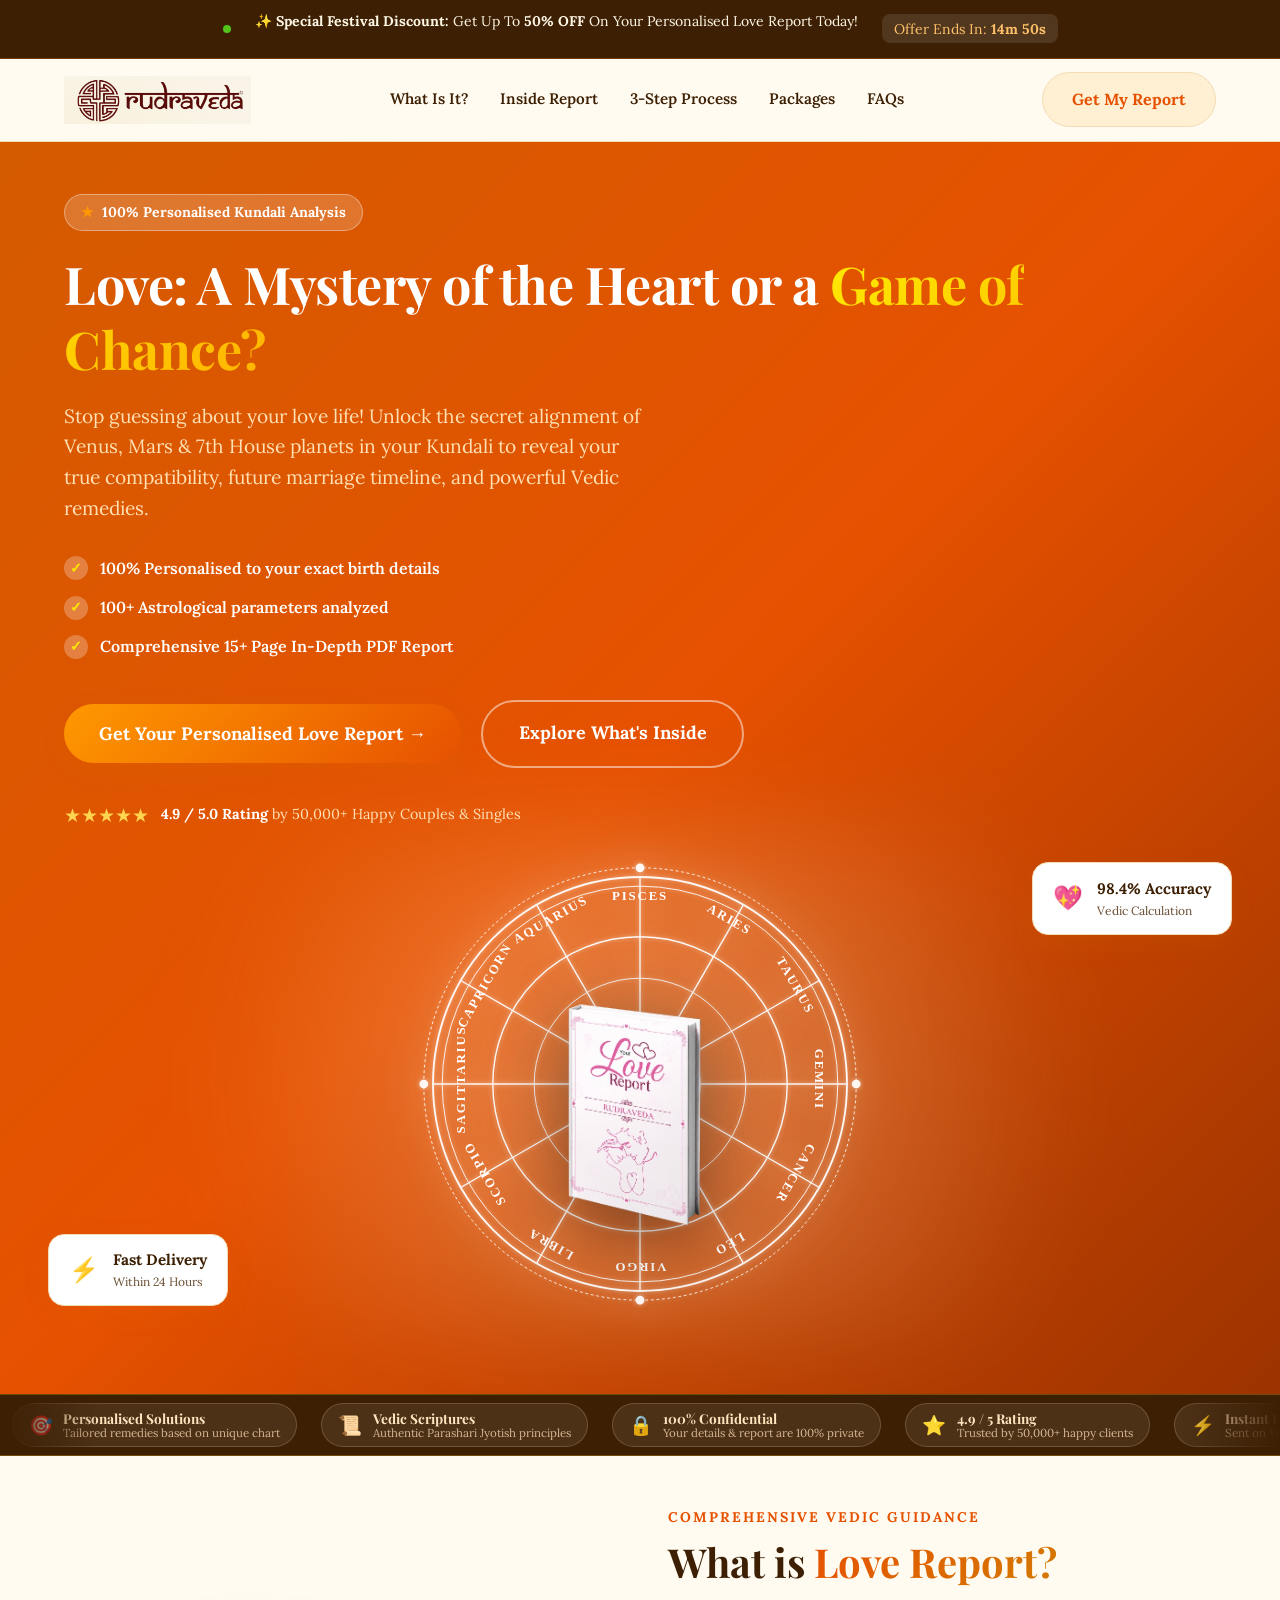
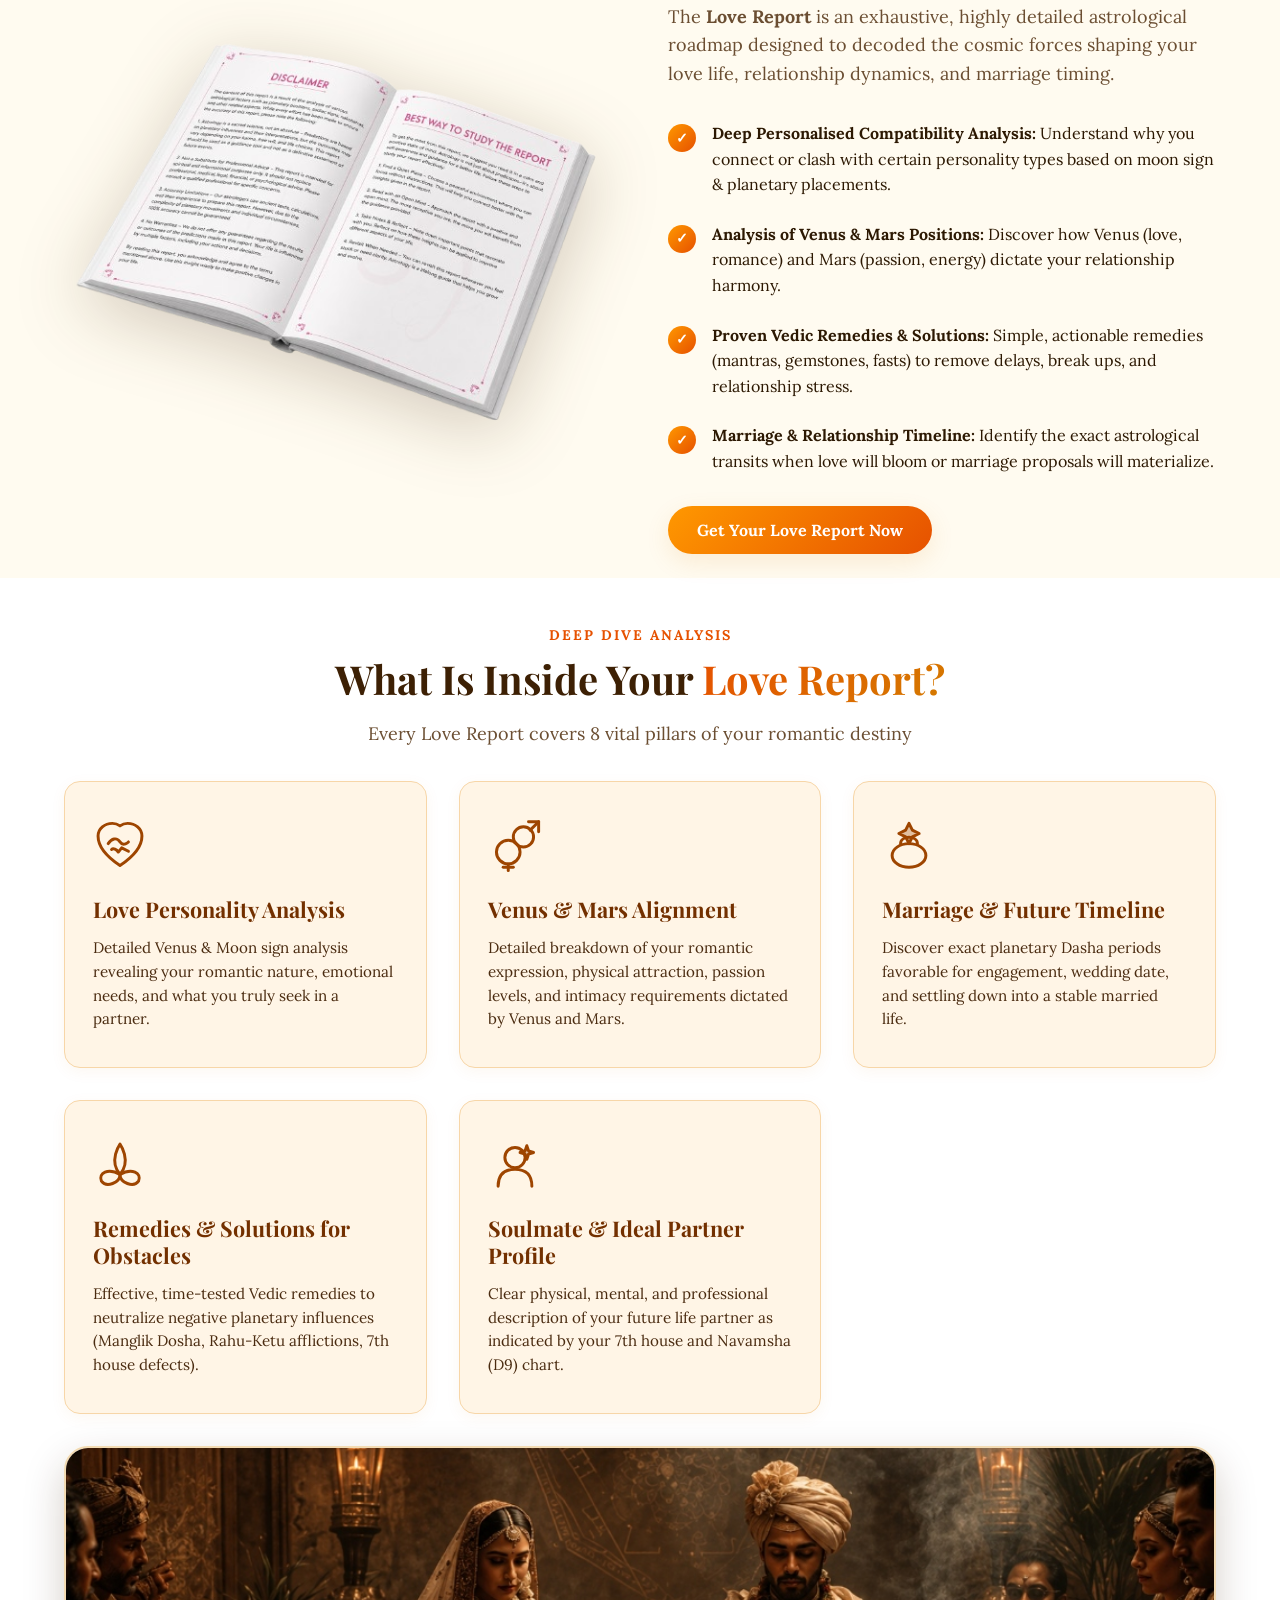
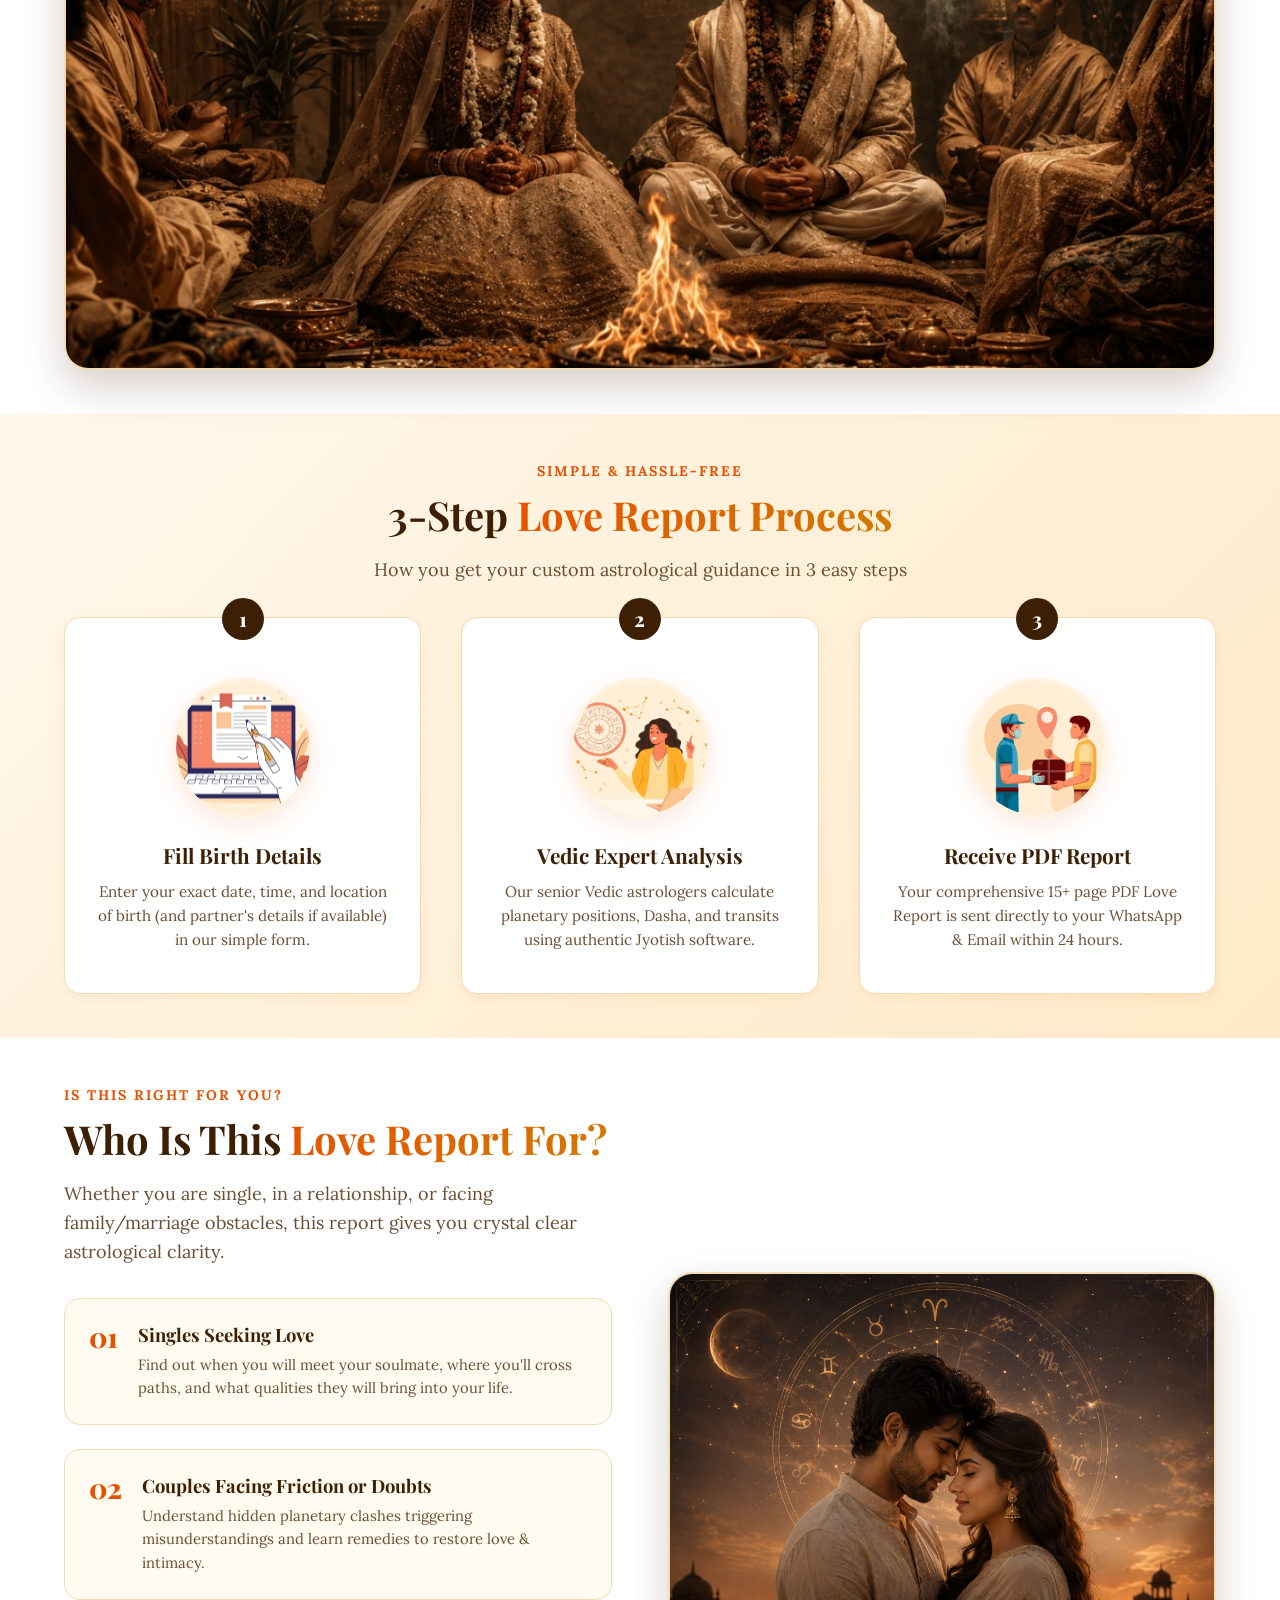
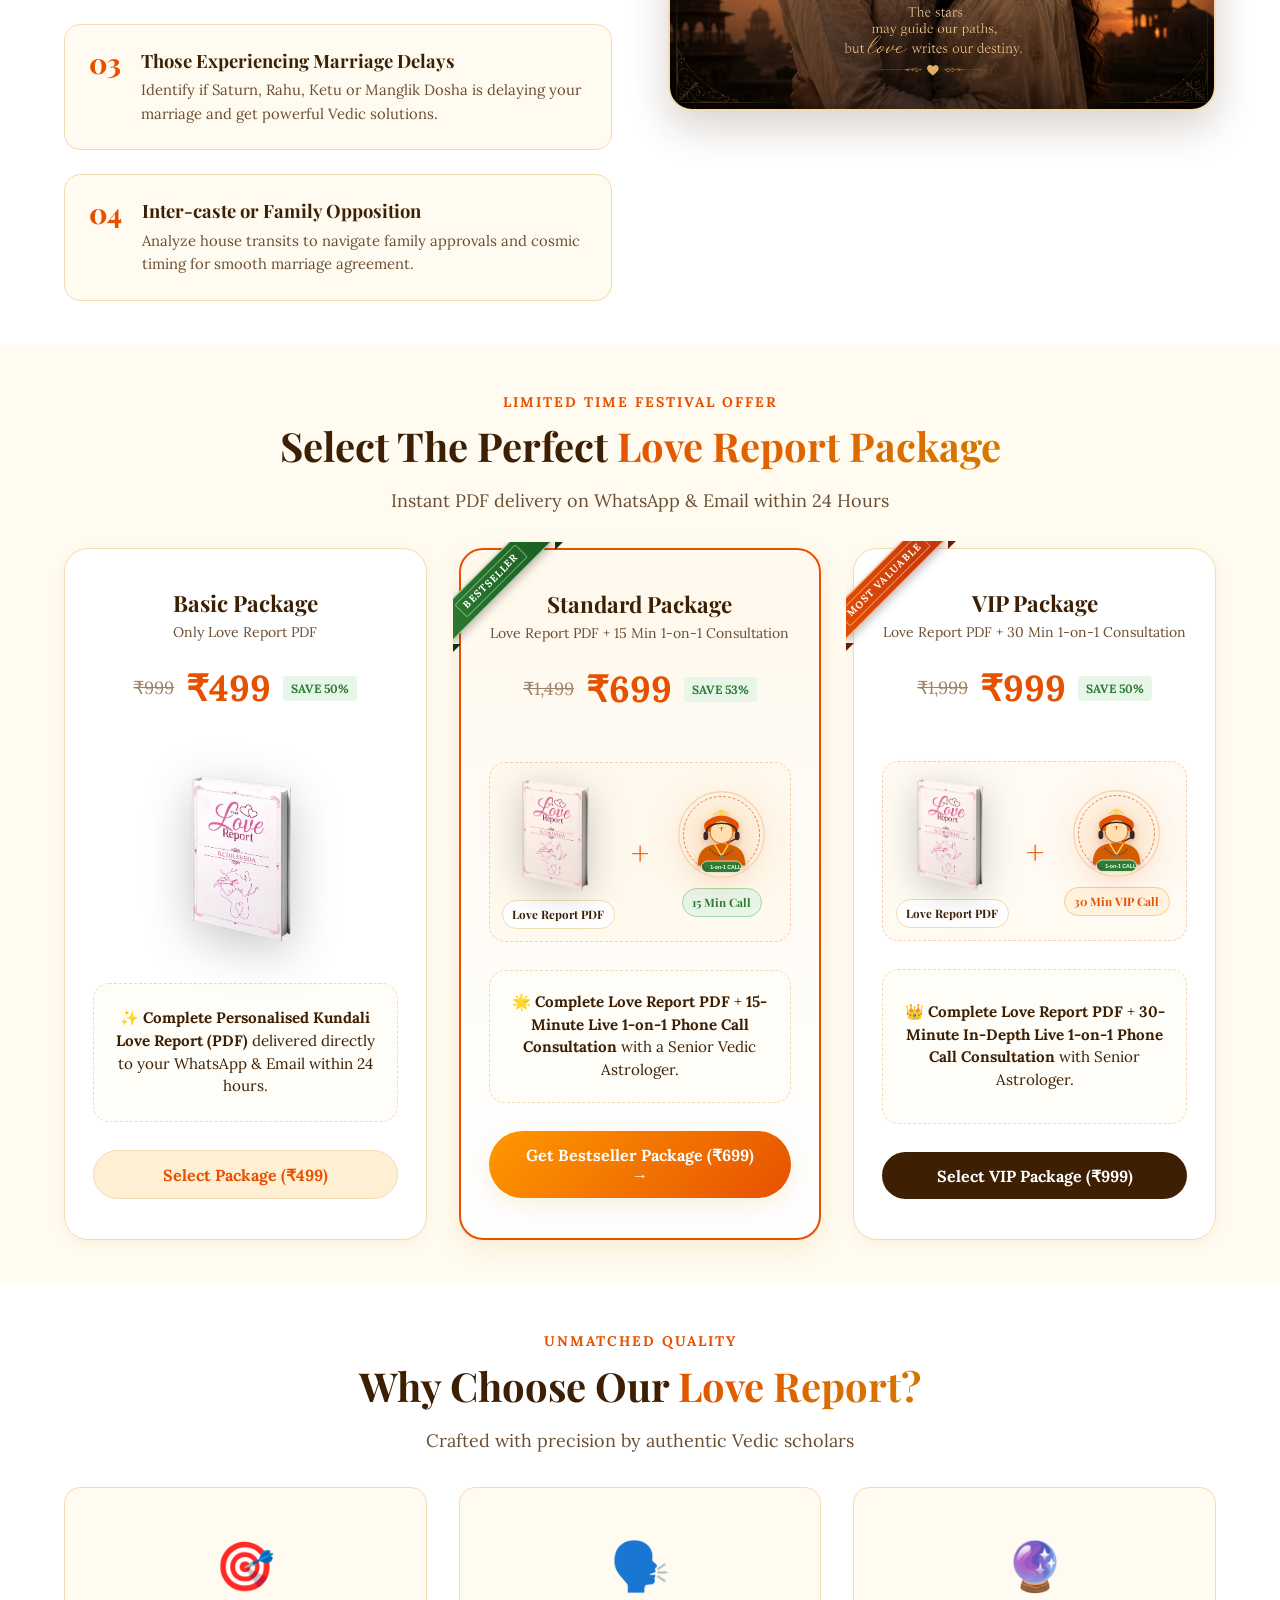
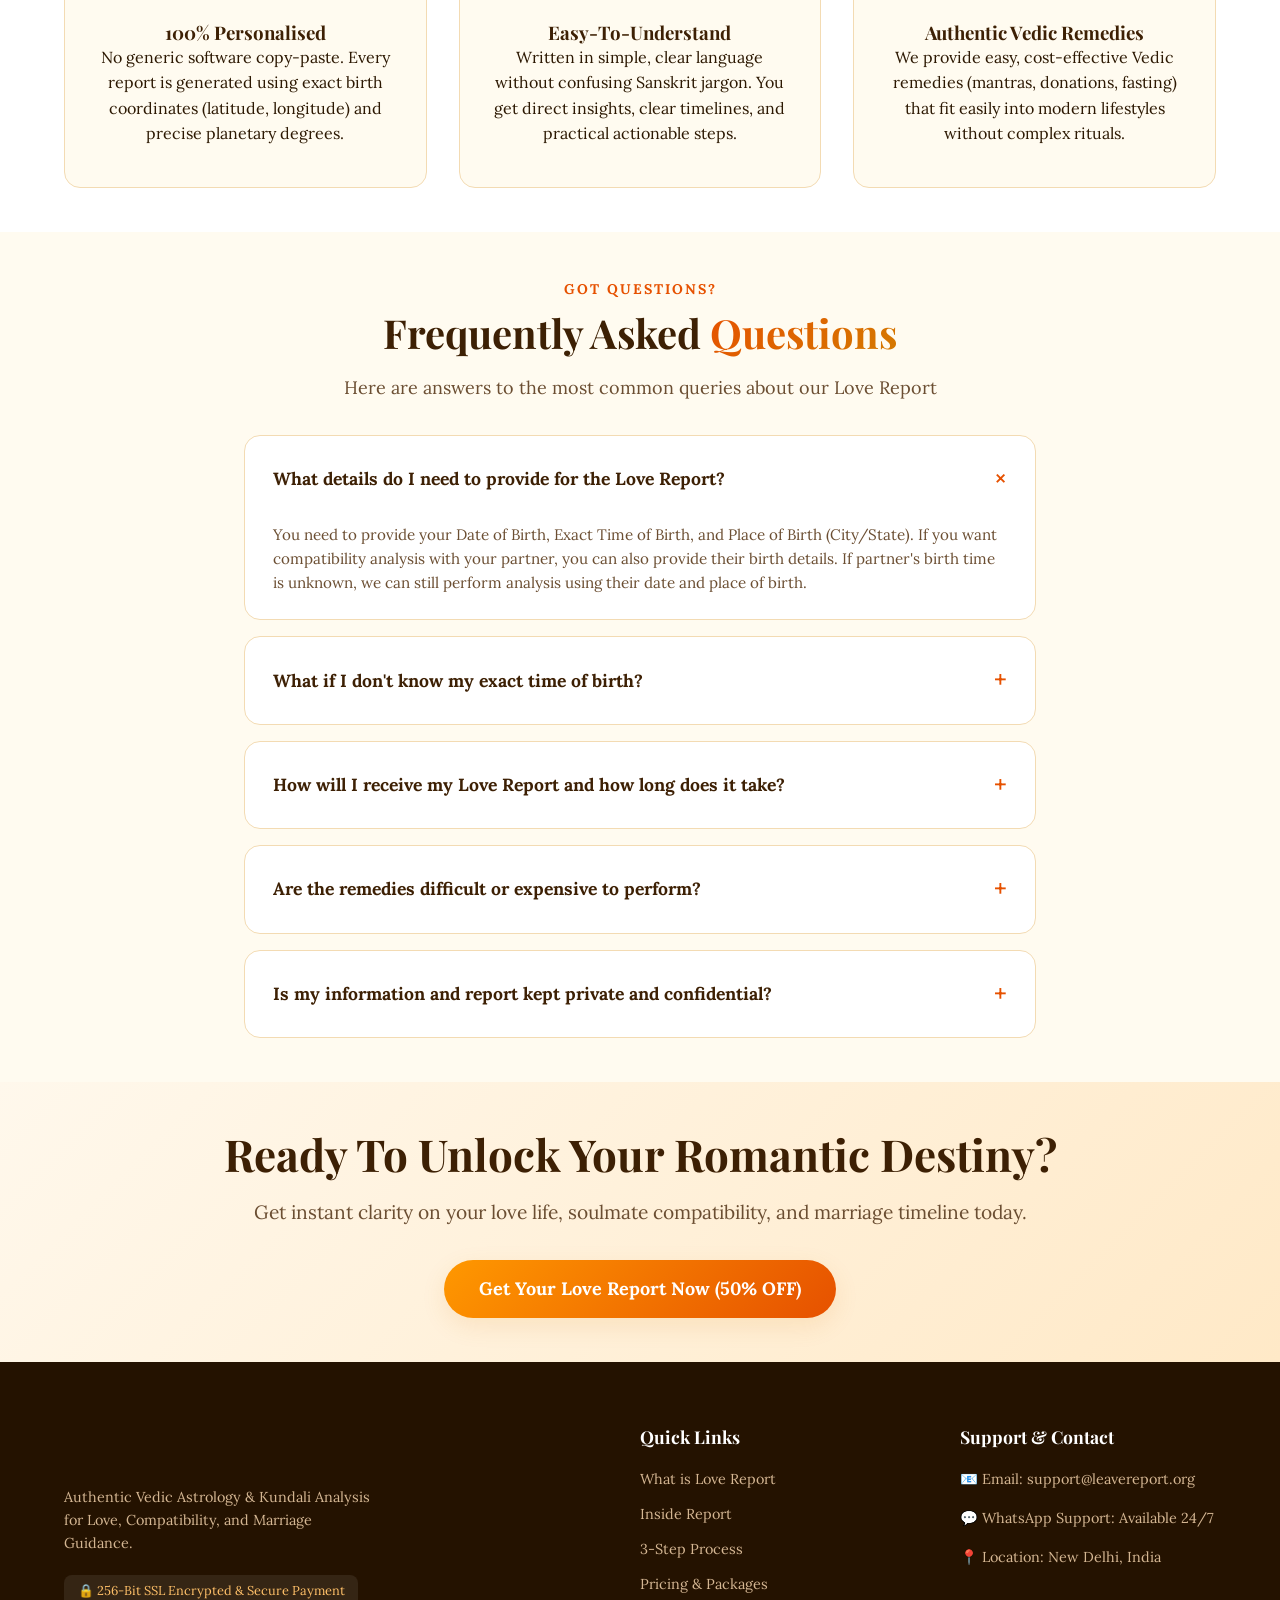
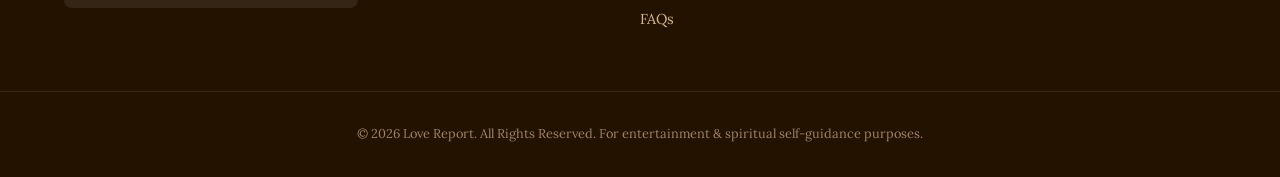
==== index.html @ 3ffa0733 "added" ====
<!DOCTYPE html>
<html lang="en">
<head>
  <meta charset="UTF-8">
  <meta name="viewport" content="width=device-width, initial-scale=1.0">
  <title>Love Report - Cosmic Love & Compatibility Analysis | Vedic Astrology</title>
  <meta name="description" content="Discover your cosmic compatibility, future relationship timelines, venus-mars placement, and authentic Vedic remedies with your personalized Love Report.">
  
  <!-- Google Fonts -->
  <link rel="preconnect" href="https://fonts.googleapis.com">
  <link rel="preconnect" href="https://fonts.gstatic.com" crossorigin>
  <link href="https://fonts.googleapis.com/css2?family=Playfair+Display:ital,wght@0,500;0,600;0,700;0,800;0,900;1,400;1,600&family=Lora:ital,wght@0,400;0,500;0,600;0,700;1,400;1,600&display=swap" rel="stylesheet">
  
  <!-- Stylesheet -->
  <link rel="stylesheet" href="styles.css">
</head>
<body>

  <!-- Top Announcement Bar -->
  <div class="announcement-bar">
    <div class="container announcement-content">
      <span class="pulse-dot"></span>
      <p>✨ <strong>Special Festival Discount:</strong> Get Up To <strong>50% OFF</strong> On Your Personalised Love Report Today!</p>
      <div class="countdown-timer" id="countdown">
        <span>Offer Ends In: </span>
        <strong id="timer-display">14m 52s</strong>
      </div>
    </div>
  </div>

  <!-- Header Navigation -->
  <header class="site-header" id="header">
    <div class="container header-container">
      <a href="#" class="brand-logo">
        <img src="assets/rudraveda-logo.png" alt="RUDRAVEDA Logo" class="site-rudraveda-logo">
      </a>

      <nav class="nav-links">
        <a href="#about">What Is It?</a>
        <a href="#inside">Inside Report</a>
        <a href="#process">3-Step Process</a>
        <a href="#packages">Packages</a>
        <a href="#faqs">FAQs</a>
      </nav>

      <div class="header-actions">
        <a href="#packages" class="btn btn-secondary nav-btn">Get My Report</a>
      </div>
    </div>
  </header>

  <!-- Hero Section -->
  <section class="hero-section">
    <div class="hero-bg-overlay"></div>
    <div class="container hero-grid">
      <div class="hero-content animate-on-scroll fade-in-up">
        <div class="badge-pill">
          <span class="star-icon">★</span> 100% Personalised Kundali Analysis
        </div>
        
        <h1 class="hero-title">
          Love: A Mystery of the Heart or a <span class="highlight-text">Game of Chance?</span>
        </h1>
        
        <p class="hero-description">
          Stop guessing about your love life! Unlock the secret alignment of Venus, Mars & 7th House planets in your Kundali to reveal your true compatibility, future marriage timeline, and powerful Vedic remedies.
        </p>

        <!-- Key Feature Highlights -->
        <div class="hero-highlights">
          <div class="highlight-item">
            <div class="check-icon">✓</div>
            <span>100% Personalised to your exact birth details</span>
          </div>
          <div class="highlight-item">
            <div class="check-icon">✓</div>
            <span>100+ Astrological parameters analyzed</span>
          </div>
          <div class="highlight-item">
            <div class="check-icon">✓</div>
            <span>Comprehensive 15+ Page In-Depth PDF Report</span>
          </div>
        </div>

        <!-- Call to Action Buttons -->
        <div class="hero-cta-group">
          <button class="btn btn-primary btn-glow btn-lg open-order-modal">
            <span>Get Your Personalised Love Report →</span>
          </button>
          <a href="#inside" class="btn btn-outline btn-lg">Explore What's Inside</a>
        </div>

        <!-- Trust Ratings -->
        <div class="trust-rating">
          <div class="stars">★★★★★</div>
          <div class="trust-text">
            <strong>4.9 / 5.0 Rating</strong> by 50,000+ Happy Couples & Singles
          </div>
        </div>
      </div>

      <!-- Hero Visual / Rotating Zodiac Wheel + Stationary Book Overlay -->
      <div class="hero-visual animate-on-scroll scale-in">
        <div class="zodiac-wheel-wrapper">
          <!-- Radial Backdrop Glow -->
          <div class="glow-backdrop"></div>
          
          <!-- Layer 1: Background Rotating Zodiac Wheel -->
          <div class="wheel-image-container">
            <img src="assets/zodiac-wheel.svg" alt="Vedic Zodiac Wheel" class="rotating-zodiac-wheel" id="zodiac-wheel-img">
          </div>

          <!-- Layer 2: Foreground Stationary 3D Book Mockup (Shifted Bottom) -->
          <div class="stationary-book-overlay">
            <img src="assets/love-report-book.png" alt="Your Love Report Book" class="hero-book-img" id="hero-book-img">
          </div>

          <!-- Floating Badges -->
          <div class="floating-badge badge-top-right">
            <span class="badge-icon">💖</span>
            <div class="badge-info">
              <strong>98.4% Accuracy</strong>
              <span>Vedic Calculation</span>
            </div>
          </div>

          <div class="floating-badge badge-bottom-left">
            <span class="badge-icon">⚡</span>
            <div class="badge-info">
              <strong>Fast Delivery</strong>
              <span>Within 24 Hours</span>
            </div>
          </div>
        </div>
      </div>
    </div>
  </section>

  <!-- Feature Strip Infinite Marquee -->
  <section class="feature-strip">
    <div class="marquee-wrapper">
      <div class="marquee-track">
        <!-- Item Set 1 -->
        <div class="strip-item">
          <div class="strip-icon">🎯</div>
          <div class="strip-text">
            <h4>Personalised Solutions</h4>
            <p>Tailored remedies based on unique chart</p>
          </div>
        </div>
        <div class="strip-item">
          <div class="strip-icon">📜</div>
          <div class="strip-text">
            <h4>Vedic Scriptures</h4>
            <p>Authentic Parashari Jyotish principles</p>
          </div>
        </div>
        <div class="strip-item">
          <div class="strip-icon">🔒</div>
          <div class="strip-text">
            <h4>100% Confidential</h4>
            <p>Your details & report are 100% private</p>
          </div>
        </div>
        <div class="strip-item">
          <div class="strip-icon">⭐</div>
          <div class="strip-text">
            <h4>4.9 / 5 Rating</h4>
            <p>Trusted by 50,000+ happy clients</p>
          </div>
        </div>
        <div class="strip-item">
          <div class="strip-icon">⚡</div>
          <div class="strip-text">
            <h4>Instant Delivery</h4>
            <p>Sent on WhatsApp & Email in 24 Hours</p>
          </div>
        </div>

        <!-- Item Set 2 (Duplicate for Continuous Loop) -->
        <div class="strip-item">
          <div class="strip-icon">🎯</div>
          <div class="strip-text">
            <h4>Personalised Solutions</h4>
            <p>Tailored remedies based on unique chart</p>
          </div>
        </div>
        <div class="strip-item">
          <div class="strip-icon">📜</div>
          <div class="strip-text">
            <h4>Vedic Scriptures</h4>
            <p>Authentic Parashari Jyotish principles</p>
          </div>
        </div>
        <div class="strip-item">
          <div class="strip-icon">🔒</div>
          <div class="strip-text">
            <h4>100% Confidential</h4>
            <p>Your details & report are 100% private</p>
          </div>
        </div>
        <div class="strip-item">
          <div class="strip-icon">⭐</div>
          <div class="strip-text">
            <h4>4.9 / 5 Rating</h4>
            <p>Trusted by 50,000+ happy clients</p>
          </div>
        </div>
        <div class="strip-item">
          <div class="strip-icon">⚡</div>
          <div class="strip-text">
            <h4>Instant Delivery</h4>
            <p>Sent on WhatsApp & Email in 24 Hours</p>
          </div>
        </div>
      </div>
    </div>
  </section>

  <!-- Section 2: What is Love Report? -->
  <section class="section-padding bg-cream" id="about">
    <div class="container">
      <div class="grid-2-col align-center">
        <!-- Visual Image for Report Spread -->
        <div class="about-image-wrapper animate-on-scroll slide-in-left">
          <img src="assets/report-spread.png" alt="Love Report Open Book Sample" class="about-spread-img">
        </div>

        <!-- Content -->
        <div class="about-content animate-on-scroll fade-in-up">
          <span class="section-subtitle">Comprehensive Vedic Guidance</span>
          <h2 class="section-title">What is <span class="highlight-text">Love Report?</span></h2>
          <p class="section-desc">
            The <strong>Love Report</strong> is an exhaustive, highly detailed astrological roadmap designed to decoded the cosmic forces shaping your love life, relationship dynamics, and marriage timing.
          </p>

          <ul class="check-list">
            <li>
              <div class="check-box">✓</div>
              <div>
                <strong>Deep Personalised Compatibility Analysis:</strong> Understand why you connect or clash with certain personality types based on moon sign & planetary placements.
              </div>
            </li>
            <li>
              <div class="check-box">✓</div>
              <div>
                <strong>Analysis of Venus & Mars Positions:</strong> Discover how Venus (love, romance) and Mars (passion, energy) dictate your relationship harmony.
              </div>
            </li>
            <li>
              <div class="check-box">✓</div>
              <div>
                <strong>Proven Vedic Remedies & Solutions:</strong> Simple, actionable remedies (mantras, gemstones, fasts) to remove delays, break ups, and relationship stress.
              </div>
            </li>
            <li>
              <div class="check-box">✓</div>
              <div>
                <strong>Marriage & Relationship Timeline:</strong> Identify the exact astrological transits when love will bloom or marriage proposals will materialize.
              </div>
            </li>
          </ul>

          <div class="about-cta">
            <button class="btn btn-primary open-order-modal">Get Your Love Report Now</button>
          </div>
        </div>
      </div>
    </div>
  </section>

  <!-- Section 3: What's Inside Your Love Report? -->
  <section class="section-padding bg-white" id="inside">
    <div class="container">
      <div class="section-header text-center animate-on-scroll fade-in-up">
        <span class="section-subtitle">Deep Dive Analysis</span>
        <h2 class="section-title">What Is Inside Your <span class="highlight-text">Love Report?</span></h2>
        <p class="section-desc">Every Love Report covers 8 vital pillars of your romantic destiny</p>
      </div>

      <div class="inside-grid">
        <!-- Card 1: Love Personality Analysis -->
        <div class="feature-card animate-on-scroll fade-in-up">
          <div class="card-icon-box">
            <svg viewBox="0 0 64 64" fill="none" stroke="#9E4500" stroke-width="3.5" stroke-linecap="round" stroke-linejoin="round" class="card-svg-icon">
              <path d="M 32 54 C 14 42 6 30 6 19 C 6 10 14 4 23 4 C 28 4 32 7 32 7 C 32 7 36 4 41 4 C 50 4 58 10 58 19 C 58 30 50 42 32 54 Z"/>
              <path d="M 18 28 C 22 22 28 20 32 26 C 36 32 42 26 42 26"/>
              <path d="M 22 35 C 24 33 28 35 30 38 L 34 33 L 42 37"/>
            </svg>
          </div>
          <h3>Love Personality Analysis</h3>
          <p>Detailed Venus & Moon sign analysis revealing your romantic nature, emotional needs, and what you truly seek in a partner.</p>
        </div>

        <!-- Card 2: Venus & Mars Alignment -->
        <div class="feature-card animate-on-scroll fade-in-up">
          <div class="card-icon-box">
            <svg viewBox="0 0 64 64" fill="none" stroke="#9E4500" stroke-width="3.5" stroke-linecap="round" stroke-linejoin="round" class="card-svg-icon">
              <circle cx="24" cy="38" r="14"/>
              <line x1="24" y1="52" x2="24" y2="60"/>
              <line x1="18" y1="56" x2="30" y2="56"/>
              <circle cx="42" cy="20" r="12"/>
              <line x1="50" y1="12" x2="60" y2="2"/>
              <polyline points="48,2 60,2 60,14"/>
            </svg>
          </div>
          <h3>Venus & Mars Alignment</h3>
          <p>Detailed breakdown of your romantic expression, physical attraction, passion levels, and intimacy requirements dictated by Venus and Mars.</p>
        </div>

        <!-- Card 3: Marriage & Future Timeline -->
        <div class="feature-card animate-on-scroll fade-in-up">
          <div class="card-icon-box">
            <svg viewBox="0 0 64 64" fill="none" stroke="#9E4500" stroke-width="3.5" stroke-linecap="round" stroke-linejoin="round" class="card-svg-icon">
              <ellipse cx="32" cy="42" rx="20" ry="14"/>
              <path d="M 22 28 C 22 18 42 18 42 28"/>
              <polygon points="32,4 36,12 44,16 36,20 32,28 28,20 20,16 28,12" fill="#9E4500" fill-opacity="0.3"/>
            </svg>
          </div>
          <h3>Marriage & Future Timeline</h3>
          <p>Discover exact planetary Dasha periods favorable for engagement, wedding date, and settling down into a stable married life.</p>
        </div>

        <!-- Card 4: Remedies & Solutions for Obstacles -->
        <div class="feature-card animate-on-scroll fade-in-up">
          <div class="card-icon-box">
            <svg viewBox="0 0 64 64" fill="none" stroke="#9E4500" stroke-width="3.5" stroke-linecap="round" stroke-linejoin="round" class="card-svg-icon">
              <path d="M 32 6 C 32 6 18 26 32 42 C 46 26 32 6 32 6 Z"/>
              <path d="M 32 42 C 18 34 6 40 10 50 C 16 58 32 52 32 42 Z"/>
              <path d="M 32 42 C 46 34 58 40 54 50 C 48 58 32 52 32 42 Z"/>
            </svg>
          </div>
          <h3>Remedies & Solutions for Obstacles</h3>
          <p>Effective, time-tested Vedic remedies to neutralize negative planetary influences (Manglik Dosha, Rahu-Ketu afflictions, 7th house defects).</p>
        </div>

        <!-- Card 5: Soulmate & Ideal Partner Traits -->
        <div class="feature-card animate-on-scroll fade-in-up">
          <div class="card-icon-box">
            <svg viewBox="0 0 64 64" fill="none" stroke="#9E4500" stroke-width="3.5" stroke-linecap="round" stroke-linejoin="round" class="card-svg-icon">
              <circle cx="32" cy="22" r="12"/>
              <path d="M 12 56 C 12 42 20 36 32 36 C 44 36 52 42 52 56"/>
              <polygon points="46,8 48,14 54,16 48,18 46,24 44,18 38,16 44,14" fill="#9E4500" fill-opacity="0.3"/>
            </svg>
          </div>
          <h3>Soulmate & Ideal Partner Profile</h3>
          <p>Clear physical, mental, and professional description of your future life partner as indicated by your 7th house and Navamsha (D9) chart.</p>
        </div>
      </div>

      <!-- Feature Banner Image -->
      <div class="inside-banner-container animate-on-scroll fade-in-up">
        <img src="assets/vedic-ceremony.jpg" alt="Vedic Marriage Harmony & Yajna" class="inside-banner-img">
      </div>
    </div>
  </section>

  <!-- Section 4: 3-Step Love Report Process -->
  <section class="section-padding bg-gold-gradient" id="process">
    <div class="container">
      <div class="section-header text-center animate-on-scroll fade-in-up">
        <span class="section-subtitle">Simple & Hassle-Free</span>
        <h2 class="section-title">3-Step <span class="highlight-text">Love Report Process</span></h2>
        <p class="section-desc">How you get your custom astrological guidance in 3 easy steps</p>
      </div>

      <div class="process-steps-grid">
        <!-- Step 1 -->
        <div class="step-card animate-on-scroll fade-in-up">
          <div class="step-number">1</div>
          <div class="step-icon-wrapper">
            <img src="assets/step-1.png" alt="Step 1: Fill Birth Details" class="step-circle-img">
          </div>
          <h3>Fill Birth Details</h3>
          <p>Enter your exact date, time, and location of birth (and partner's details if available) in our simple form.</p>
        </div>

        <!-- Step 2 -->
        <div class="step-card animate-on-scroll fade-in-up">
          <div class="step-number">2</div>
          <div class="step-icon-wrapper">
            <img src="assets/step-2.png" alt="Step 2: Vedic Expert Analysis" class="step-circle-img">
          </div>
          <h3>Vedic Expert Analysis</h3>
          <p>Our senior Vedic astrologers calculate planetary positions, Dasha, and transits using authentic Jyotish software.</p>
        </div>

        <!-- Step 3 -->
        <div class="step-card animate-on-scroll fade-in-up">
          <div class="step-number">3</div>
          <div class="step-icon-wrapper">
            <img src="assets/step-3.png" alt="Step 3: Receive PDF Report" class="step-circle-img">
          </div>
          <h3>Receive PDF Report</h3>
          <p>Your comprehensive 15+ page PDF Love Report is sent directly to your WhatsApp & Email within 24 hours.</p>
        </div>
      </div>
    </div>
  </section>


  <!-- Section 6: Who Is This Love Report For? -->
  <section class="section-padding bg-white">
    <div class="container">
      <div class="grid-2-col align-center">
        <!-- Content -->
        <div class="who-content animate-on-scroll fade-in-up">
          <span class="section-subtitle">Is This Right For You?</span>
          <h2 class="section-title">Who Is This <span class="highlight-text">Love Report For?</span></h2>
          <p class="section-desc">
            Whether you are single, in a relationship, or facing family/marriage obstacles, this report gives you crystal clear astrological clarity.
          </p>

          <div class="who-list">
            <div class="who-card">
              <span class="who-num">01</span>
              <div>
                <h4>Singles Seeking Love</h4>
                <p>Find out when you will meet your soulmate, where you'll cross paths, and what qualities they will bring into your life.</p>
              </div>
            </div>

            <div class="who-card">
              <span class="who-num">02</span>
              <div>
                <h4>Couples Facing Friction or Doubts</h4>
                <p>Understand hidden planetary clashes triggering misunderstandings and learn remedies to restore love & intimacy.</p>
              </div>
            </div>

            <div class="who-card">
              <span class="who-num">03</span>
              <div>
                <h4>Those Experiencing Marriage Delays</h4>
                <p>Identify if Saturn, Rahu, Ketu or Manglik Dosha is delaying your marriage and get powerful Vedic solutions.</p>
              </div>
            </div>

            <div class="who-card">
              <span class="who-num">04</span>
              <div>
                <h4>Inter-caste or Family Opposition</h4>
                <p>Analyze house transits to navigate family approvals and cosmic timing for smooth marriage agreement.</p>
              </div>
            </div>
          </div>
        </div>

        <!-- Who Image Wrapper -->
        <div class="who-image-wrapper animate-on-scroll scale-in">
          <img src="assets/who-is-this-for.jpg" alt="Cosmic Love Couple Destiny" class="who-portrait-img">
        </div>
      </div>
    </div>
  </section>

  <!-- Section 7: Select the Perfect Love Report Package (Pricing Cards) -->
  <section class="section-padding bg-cream" id="packages">
    <div class="container">
      <div class="section-header text-center animate-on-scroll fade-in-up">
        <span class="section-subtitle">Limited Time Festival Offer</span>
        <h2 class="section-title">Select The Perfect <span class="highlight-text">Love Report Package</span></h2>
        <p class="section-desc">Instant PDF delivery on WhatsApp & Email within 24 Hours</p>
      </div>

      <div class="pricing-grid">
        <!-- Package 1: Basic PDF -->
        <div class="pricing-card animate-on-scroll fade-in-up">
          <div class="pkg-header">
            <h3>Basic Package</h3>
            <p class="pkg-sub">Only Love Report PDF</p>
            <div class="price-box">
              <span class="original-price">₹999</span>
              <span class="current-price">₹499</span>
              <span class="save-tag">SAVE 50%</span>
            </div>
          </div>

          <div class="pkg-image-box">
            <img src="assets/love-report-book.png" alt="Love Report Book Mockup" class="pkg-card-book-img">
          </div>

          <div class="pkg-summary-box">
            <p class="pkg-summary-text">
              ✨ <strong>Complete Personalised Kundali Love Report (PDF)</strong> delivered directly to your WhatsApp & Email within 24 hours.
            </p>
          </div>

          <button class="btn btn-secondary btn-block open-order-modal" data-package="Basic Package - Only PDF (₹499)">
            Select Package (₹499)
          </button>
        </div>

        <!-- Package 2: 699 Bestseller -->
        <div class="pricing-card featured-card animate-on-scroll scale-in">
          <!-- 3D Corner Fold Ribbon -->
          <div class="ribbon-corner-box green">
            <div class="ribbon-fold-top"></div>
            <div class="ribbon-fold-left"></div>
            <div class="ribbon-text"><span>BESTSELLER</span></div>
          </div>

          <div class="pkg-header">
            <h3>Standard Package</h3>
            <p class="pkg-sub">Love Report PDF + 15 Min 1-on-1 Consultation</p>
            <div class="price-box">
              <span class="original-price">₹1,499</span>
              <span class="current-price">₹699</span>
              <span class="save-tag">SAVE 53%</span>
            </div>
          </div>

          <!-- Package 2 Bundle Graphic: Book + Plus Sign + Astrologer Call -->
          <div class="pkg-bundle-box">
            <div class="bundle-item">
              <img src="assets/love-report-book.png" alt="Love Report PDF Book" class="bundle-book-img">
              <span class="bundle-chip">Love Report PDF</span>
            </div>
            
            <div class="bundle-plus-icon">+</div>
            
            <div class="bundle-item">
              <img src="assets/astrologer-consultation.svg" alt="15 Min Astrologer Call" class="bundle-astro-img">
              <span class="bundle-chip highlight">15 Min Call</span>
            </div>
          </div>

          <div class="pkg-summary-box">
            <p class="pkg-summary-text">
              🌟 <strong>Complete Love Report PDF</strong> + <strong>15-Minute Live 1-on-1 Phone Call Consultation</strong> with a Senior Vedic Astrologer.
            </p>
          </div>

          <button class="btn btn-primary btn-glow btn-block open-order-modal" data-package="Standard Package - PDF + 15 Min Call (₹699)">
            Get Bestseller Package (₹699) →
          </button>
        </div>

        <!-- Package 3: 999 Most Valuable -->
        <div class="pricing-card animate-on-scroll fade-in-up">
          <!-- 3D Corner Fold Ribbon -->
          <div class="ribbon-corner-box orange">
            <div class="ribbon-fold-top"></div>
            <div class="ribbon-fold-left"></div>
            <div class="ribbon-text"><span>MOST VALUABLE</span></div>
          </div>

          <div class="pkg-header">
            <h3>VIP Package</h3>
            <p class="pkg-sub">Love Report PDF + 30 Min 1-on-1 Consultation</p>
            <div class="price-box">
              <span class="original-price">₹1,999</span>
              <span class="current-price">₹999</span>
              <span class="save-tag">SAVE 50%</span>
            </div>
          </div>

          <!-- Package 3 Bundle Graphic: Book + Plus Sign + Astrologer Call -->
          <div class="pkg-bundle-box">
            <div class="bundle-item">
              <img src="assets/love-report-book.png" alt="Love Report PDF Book" class="bundle-book-img">
              <span class="bundle-chip">Love Report PDF</span>
            </div>
            
            <div class="bundle-plus-icon">+</div>
            
            <div class="bundle-item">
              <img src="assets/astrologer-consultation.svg" alt="30 Min VIP Astrologer Call" class="bundle-astro-img">
              <span class="bundle-chip highlight-vip">30 Min VIP Call</span>
            </div>
          </div>

          <div class="pkg-summary-box">
            <p class="pkg-summary-text">
              👑 <strong>Complete Love Report PDF</strong> + <strong>30-Minute In-Depth Live 1-on-1 Phone Call Consultation</strong> with Senior Astrologer.
            </p>
          </div>

          <button class="btn btn-dark btn-block open-order-modal" data-package="VIP Package - PDF + 30 Min Call (₹999)">
            Select VIP Package (₹999)
          </button>
        </div>
      </div>
    </div>
  </section>

  <!-- Section 8: Why Choose Our Love Report? -->
  <section class="section-padding bg-white">
    <div class="container">
      <div class="section-header text-center animate-on-scroll fade-in-up">
        <span class="section-subtitle">Unmatched Quality</span>
        <h2 class="section-title">Why Choose Our <span class="highlight-text">Love Report?</span></h2>
        <p class="section-desc">Crafted with precision by authentic Vedic scholars</p>
      </div>

      <div class="why-grid">
        <div class="why-card animate-on-scroll fade-in-up">
          <div class="why-icon">🎯</div>
          <h3>100% Personalised</h3>
          <p>No generic software copy-paste. Every report is generated using exact birth coordinates (latitude, longitude) and precise planetary degrees.</p>
        </div>

        <div class="why-card animate-on-scroll fade-in-up">
          <div class="why-icon">🗣️</div>
          <h3>Easy-To-Understand</h3>
          <p>Written in simple, clear language without confusing Sanskrit jargon. You get direct insights, clear timelines, and practical actionable steps.</p>
        </div>

        <div class="why-card animate-on-scroll fade-in-up">
          <div class="why-icon">🔮</div>
          <h3>Authentic Vedic Remedies</h3>
          <p>We provide easy, cost-effective Vedic remedies (mantras, donations, fasting) that fit easily into modern lifestyles without complex rituals.</p>
        </div>
      </div>
    </div>
  </section>



  <!-- Section 10: Frequently Asked Questions (FAQ Accordion) -->
  <section class="section-padding bg-cream" id="faqs">
    <div class="container small-container">
      <div class="section-header text-center animate-on-scroll fade-in-up">
        <span class="section-subtitle">Got Questions?</span>
        <h2 class="section-title">Frequently Asked <span class="highlight-text">Questions</span></h2>
        <p class="section-desc">Here are answers to the most common queries about our Love Report</p>
      </div>

      <div class="faq-accordion animate-on-scroll fade-in-up">
        <!-- FAQ 1 -->
        <div class="faq-item active">
          <div class="faq-question">
            <h3>What details do I need to provide for the Love Report?</h3>
            <span class="faq-icon">+</span>
          </div>
          <div class="faq-answer">
            <p>You need to provide your Date of Birth, Exact Time of Birth, and Place of Birth (City/State). If you want compatibility analysis with your partner, you can also provide their birth details. If partner's birth time is unknown, we can still perform analysis using their date and place of birth.</p>
          </div>
        </div>

        <!-- FAQ 2 -->
        <div class="faq-item">
          <div class="faq-question">
            <h3>What if I don't know my exact time of birth?</h3>
            <span class="faq-icon">+</span>
          </div>
          <div class="faq-answer">
            <p>No problem! If your exact birth time is unavailable, select "Time Unknown" in the form. Our astrologers use Solar Chart (Surya Kundali) and Moon Chart (Chandra Kundali) calculations to provide accurate compatibility insights.</p>
          </div>
        </div>

        <!-- FAQ 3 -->
        <div class="faq-item">
          <div class="faq-question">
            <h3>How will I receive my Love Report and how long does it take?</h3>
            <span class="faq-icon">+</span>
          </div>
          <div class="faq-answer">
            <p>Your complete PDF report will be delivered directly to your WhatsApp number and Email ID within 24 hours of placing the order (or within 12 hours for VIP package).</p>
          </div>
        </div>

        <!-- FAQ 4 -->
        <div class="faq-item">
          <div class="faq-question">
            <h3>Are the remedies difficult or expensive to perform?</h3>
            <span class="faq-icon">+</span>
          </div>
          <div class="faq-answer">
            <p>Not at all! We strictly prescribe simple, authentic, non-commercial Vedic remedies like daily mantra chanting, specific day fasting, color therapy, and charitable donations that anyone can easily perform at home.</p>
          </div>
        </div>

        <!-- FAQ 5 -->
        <div class="faq-item">
          <div class="faq-question">
            <h3>Is my information and report kept private and confidential?</h3>
            <span class="faq-icon">+</span>
          </div>
          <div class="faq-answer">
            <p>Yes, 100%. We respect your privacy. Your personal details and astrological report are never shared with any third party.</p>
          </div>
        </div>
      </div>
    </div>
  </section>

  <!-- Final CTA Footer Banner -->
  <section class="final-cta-section text-center bg-gold-gradient">
    <div class="container">
      <h2 class="cta-title">Ready To Unlock Your Romantic Destiny?</h2>
      <p class="cta-sub">Get instant clarity on your love life, soulmate compatibility, and marriage timeline today.</p>
      <button class="btn btn-primary btn-glow btn-lg open-order-modal">Get Your Love Report Now (50% OFF)</button>
    </div>
  </section>

  <!-- Site Footer -->
  <footer class="site-footer">
    <div class="container footer-grid">
      <div class="footer-col brand-col">
        <div class="brand-logo footer-logo">
          <img src="assets/rudraveda-logo.png" alt="RUDRAVEDA Logo" class="site-rudraveda-logo footer-rudraveda-logo">
        </div>
        <p class="footer-desc">Authentic Vedic Astrology & Kundali Analysis for Love, Compatibility, and Marriage Guidance.</p>
        <div class="footer-trust-badge">🔒 256-Bit SSL Encrypted & Secure Payment</div>
      </div>

      <div class="footer-col">
        <h4>Quick Links</h4>
        <ul>
          <li><a href="#about">What is Love Report</a></li>
          <li><a href="#inside">Inside Report</a></li>
          <li><a href="#process">3-Step Process</a></li>
          <li><a href="#packages">Pricing & Packages</a></li>
          <li><a href="#faqs">FAQs</a></li>
        </ul>
      </div>

      <div class="footer-col">
        <h4>Support & Contact</h4>
        <p>📧 Email: support@leavereport.org</p>
        <p>💬 WhatsApp Support: Available 24/7</p>
        <p>📍 Location: New Delhi, India</p>
      </div>
    </div>

    <div class="footer-bottom">
      <div class="container bottom-content">
        <p>© 2026 Love Report. All Rights Reserved. For entertainment & spiritual self-guidance purposes.</p>
      </div>
    </div>
  </footer>

  <!-- Floating Sticky Bar for Mobile -->
  <div class="mobile-sticky-bar" id="mobile-sticky">
    <div class="sticky-info">
      <span class="sticky-price">₹699 <del>₹1,499</del></span>
      <span class="sticky-tag">53% OFF Today</span>
    </div>
    <button class="btn btn-primary btn-sm open-order-modal">Get Report →</button>
  </div>

  <!-- Interactive Order / Lead Modal -->
  <div class="modal-overlay" id="order-modal">
    <div class="modal-container">
      <button class="modal-close" id="modal-close-btn">&times;</button>
      
      <div class="modal-header text-center">
        <span class="badge-pill">🔒 Secure Order Form</span>
        <h2>Get Your Personalised <span class="highlight-text">Love Report</span></h2>
        <p>Fill in your birth details below to calculate your Kundali</p>
      </div>

      <form class="order-form" id="lead-form">
        <!-- Selected Package Field -->
        <div class="form-group">
          <label for="selected-package">Selected Package</label>
          <select id="selected-package" name="package" required class="form-control">
            <option value="Standard Package - PDF + 15 Min Call (₹699)" selected>Standard Package - PDF + 15 Min Call (₹699) - BESTSELLER</option>
            <option value="Basic Package - Only PDF (₹499)">Basic Package - Only PDF (₹499)</option>
            <option value="VIP Package - PDF + 30 Min Call (₹999)">VIP Package - PDF + 30 Min Call (₹999) - MOST VALUABLE</option>
          </select>
        </div>

        <div class="form-row">
          <div class="form-group">
            <label for="full-name">Your Full Name *</label>
            <input type="text" id="full-name" name="name" required placeholder="Enter your full name" class="form-control">
          </div>
          <div class="form-group">
            <label for="gender">Gender *</label>
            <select id="gender" name="gender" required class="form-control">
              <option value="Male">Male</option>
              <option value="Female">Female</option>
              <option value="Other">Other</option>
            </select>
          </div>
        </div>

        <div class="form-row">
          <div class="form-group">
            <label for="dob">Date of Birth *</label>
            <input type="date" id="dob" name="dob" required class="form-control">
          </div>
          <div class="form-group">
            <label for="tob">Time of Birth</label>
            <input type="time" id="tob" name="tob" class="form-control">
          </div>
        </div>

        <div class="form-group">
          <label for="pob">Place of Birth (City & State) *</label>
          <input type="text" id="pob" name="pob" required placeholder="e.g. New Delhi, Delhi" class="form-control">
        </div>

        <div class="form-row">
          <div class="form-group">
            <label for="whatsapp">WhatsApp Number *</label>
            <input type="tel" id="whatsapp" name="whatsapp" required placeholder="e.g. 9876543210" class="form-control">
          </div>
          <div class="form-group">
            <label for="email">Email Address *</label>
            <input type="email" id="email" name="email" required placeholder="name@example.com" class="form-control">
          </div>
        </div>

        <div class="form-group">
          <label for="partner-details">Partner's Details (Optional)</label>
          <input type="text" id="partner-details" name="partner_details" placeholder="Partner Name & DOB if available" class="form-control">
        </div>

        <button type="submit" class="btn btn-primary btn-glow btn-block btn-lg">
          Proceed to Order Report Now →
        </button>

        <p class="form-security-note text-center">
          🔒 100% Private & Confidential. Report delivered on WhatsApp within 24 hours.
        </p>
      </form>

      <div class="order-success-message hidden" id="success-msg">
        <div class="success-icon">🎉</div>
        <h3>Order Submitted Successfully!</h3>
        <p>Thank you for submitting your birth details. Our expert Vedic astrologers are analyzing your Kundali. You will receive your PDF Love Report on WhatsApp shortly.</p>
        <button class="btn btn-secondary" id="modal-done-btn">Close</button>
      </div>
    </div>
  </div>

  <!-- JavaScript File -->
  <script src="script.js"></script>
</body>
</html>
---- styles.css ----
/* ==========================================================================
   LOVE REPORT LANDING PAGE - DESIGN SYSTEM & STYLESHEET
   Bright Vedic Luxury Aesthetic (Gold / Warm Amber / Cream / Orange)
   ========================================================================== */

/* 1. CSS Custom Properties / Design Tokens */
:root {
  /* Color Palette */
  --primary-orange: #E65100;
  --primary-gold: #D47A00;
  --gold-accent: #FA8C16;
  --gold-light: #FFF7E6;
  --gold-cream: #FFFBF0;
  --gold-dark: #3D2004;
  --gold-darker: #241200;
  
  --text-main: #2C1802;
  --text-muted: #6B4E32;
  --text-light: #8C6A48;

  --white: #FFFFFF;
  --border-gold: #F3DBB3;
  --border-gold-focus: #E65100;

  /* Gradients */
  --grad-primary: linear-gradient(135deg, #FF9800 0%, #E65100 100%);
  --grad-gold-soft: linear-gradient(135deg, #FFF8EC 0%, #FFE9C7 100%);
  --grad-gold-card: linear-gradient(135deg, #FFFFFF 0%, #FFF5E4 100%);
  --grad-gold-strip: linear-gradient(90deg, #3D2004 0%, #5E3206 50%, #3D2004 100%);

  /* Shadows */
  --shadow-sm: 0 4px 12px rgba(212, 122, 0, 0.08);
  --shadow-md: 0 8px 24px rgba(212, 122, 0, 0.12);
  --shadow-lg: 0 16px 40px rgba(212, 122, 0, 0.18);
  --shadow-glow: 0 10px 30px rgba(230, 81, 0, 0.35);

  /* Typography */
  --font-heading: 'Playfair Display', serif, Georgia;
  --font-body: 'Lora', Georgia, 'Times New Roman', serif;

  /* Border Radius */
  --radius-sm: 8px;
  --radius-md: 16px;
  --radius-lg: 24px;
  --radius-full: 9999px;

  /* Transitions */
  --transition-fast: 0.2s ease;
  --transition-normal: 0.3s cubic-bezier(0.25, 0.8, 0.25, 1);
  --transition-slow: 0.5s cubic-bezier(0.25, 0.8, 0.25, 1);
}

/* 2. Reset & Core Base Styles */
*, *::before, *::after {
  box-sizing: border-box;
  margin: 0;
  padding: 0;
}

html {
  scroll-behavior: smooth;
  font-size: 16px;
}

body {
  font-family: var(--font-body);
  background-color: var(--gold-cream);
  color: var(--text-main);
  line-height: 1.6;
  overflow-x: hidden;
  -webkit-font-smoothing: antialiased;
}

h1, h2, h3, h4, h5, h6 {
  font-family: var(--font-heading);
  color: var(--gold-dark);
  line-height: 1.25;
  font-weight: 700;
}

p {
  margin-bottom: 1rem;
}

p:last-child {
  margin-bottom: 0;
}

a {
  color: var(--primary-orange);
  text-decoration: none;
  transition: var(--transition-fast);
}

a:hover {
  color: var(--gold-dark);
}

ul {
  list-style: none;
}

/* 3. Utility Classes & Typography Helpers */
.container {
  width: 100%;
  max-width: 1200px;
  margin: 0 auto;
  padding: 0 1.5rem;
}

.small-container {
  max-width: 840px;
}

.section-padding {
  padding: 2.75rem 0;
}

.bg-cream {
  background-color: var(--gold-cream);
}

.bg-white {
  background-color: var(--white);
}

.bg-gold-gradient {
  background: var(--grad-gold-soft);
}

.bg-gold-dark {
  background-color: var(--gold-dark);
}

.highlight-text {
  color: var(--primary-orange);
  background: linear-gradient(135deg, #E65100 0%, #D47A00 100%);
  -webkit-background-clip: text;
  -webkit-text-fill-color: transparent;
}

.text-center {
  text-align: center;
}

.text-white {
  color: var(--white) !important;
}

.grid-2-col {
  display: grid;
  grid-template-columns: 1fr 1fr;
  gap: 3.5rem;
}

.align-center {
  align-items: center;
}

.section-header {
  margin-bottom: 2rem;
}

.section-subtitle {
  display: inline-block;
  font-size: 0.875rem;
  font-weight: 700;
  letter-spacing: 2px;
  text-transform: uppercase;
  color: var(--primary-orange);
  margin-bottom: 0.5rem;
}

.section-title {
  font-size: 2.5rem;
  margin-bottom: 1rem;
}

.section-desc {
  font-size: 1.125rem;
  color: var(--text-muted);
  max-width: 680px;
  margin: 0 auto;
}

.badge-pill {
  display: inline-flex;
  align-items: center;
  gap: 0.5rem;
  padding: 0.4rem 1rem;
  background: #FFE8CC;
  color: var(--primary-orange);
  border: 1px solid #FFC988;
  border-radius: var(--radius-full);
  font-size: 0.875rem;
  font-weight: 700;
  margin-bottom: 1.25rem;
}

.star-icon {
  color: #FF9800;
}

/* 4. Buttons & Interactive Elements */
.btn {
  display: inline-flex;
  align-items: center;
  justify-content: center;
  padding: 0.85rem 1.8rem;
  font-family: var(--font-body);
  font-size: 1rem;
  font-weight: 700;
  border-radius: var(--radius-full);
  border: none;
  cursor: pointer;
  transition: var(--transition-normal);
  text-align: center;
}

.btn-primary {
  background: var(--grad-primary);
  color: var(--white);
  box-shadow: var(--shadow-md);
}

.btn-primary:hover {
  transform: translateY(-2px);
  box-shadow: var(--shadow-glow);
  color: var(--white);
}

.btn-glow {
  animation: btnPulse 2.5s infinite;
}

@keyframes btnPulse {
  0% { box-shadow: 0 0 0 0 rgba(230, 81, 0, 0.4); }
  70% { box-shadow: 0 0 0 18px rgba(230, 81, 0, 0); }
  100% { box-shadow: 0 0 0 0 rgba(230, 81, 0, 0); }
}

.btn-secondary {
  background: #FFF0D4;
  color: var(--primary-orange);
  border: 1px solid var(--border-gold);
}

.btn-secondary:hover {
  background: var(--primary-orange);
  color: var(--white);
}

.btn-outline {
  background: transparent;
  color: var(--gold-dark);
  border: 2px solid var(--border-gold);
}

.btn-outline:hover {
  border-color: var(--primary-orange);
  color: var(--primary-orange);
  background: var(--gold-light);
}

.btn-dark {
  background: var(--gold-dark);
  color: var(--white);
}

.btn-dark:hover {
  background: var(--gold-darker);
  color: var(--white);
}

.btn-lg {
  padding: 1.1rem 2.2rem;
  font-size: 1.125rem;
}

.btn-sm {
  padding: 0.6rem 1.25rem;
  font-size: 0.875rem;
}

.btn-block {
  width: 100%;
}

/* 5. Image Placeholder Styling System */
.image-placeholder {
  position: relative;
  width: 100%;
  background: linear-gradient(135deg, #FFF3DF 0%, #FFE5BE 100%);
  border: 2px dashed #F5C782;
  border-radius: var(--radius-md);
  overflow: hidden;
  display: flex;
  align-items: center;
  justify-content: center;
  transition: var(--transition-normal);
}

.image-placeholder:hover {
  border-color: var(--primary-orange);
  box-shadow: var(--shadow-md);
}

.placeholder-overlay {
  padding: 2rem 1.5rem;
  text-align: center;
  display: flex;
  flex-direction: column;
  align-items: center;
  gap: 0.5rem;
}

.ph-icon {
  width: 48px;
  height: 48px;
  fill: none;
  stroke: var(--primary-orange);
  stroke-width: 1.5;
  margin-bottom: 0.5rem;
  font-size: 2.5rem;
}

.ph-title {
  font-weight: 700;
  color: var(--gold-dark);
  font-size: 1.1rem;
}

.ph-desc {
  font-size: 0.85rem;
  color: var(--text-muted);
}

/* Specific Placeholder Heights */
.hero-book-placeholder {
  min-height: 480px;
  background: linear-gradient(135deg, #FFEACC 0%, #FFD699 100%);
  box-shadow: var(--shadow-lg);
  border-radius: var(--radius-lg);
}

.spread-placeholder {
  min-height: 400px;
}

.inside-banner-placeholder {
  min-height: 240px;
  margin-top: 3rem;
}

.portrait-placeholder {
  min-height: 520px;
}

.bio-placeholder {
  min-height: 450px;
  border-color: rgba(255, 255, 255, 0.3);
  background: rgba(255, 255, 255, 0.08);
}

.bio-placeholder .ph-title {
  color: var(--white);
}

.bio-placeholder .ph-desc {
  color: #F5D6A3;
}

.bio-placeholder .ph-icon {
  stroke: #FFB74D;
}

.pkg-image-placeholder {
  min-height: 180px;
  margin-bottom: 1.5rem;
}

.step-icon-placeholder {
  min-height: 100px;
  border-radius: var(--radius-full);
}

/* 6. Top Announcement Bar */
.announcement-bar {
  background: var(--gold-dark);
  color: var(--gold-light);
  padding: 0.6rem 0;
  font-size: 0.875rem;
  border-bottom: 1px solid rgba(250, 140, 22, 0.3);
}

.announcement-content {
  display: flex;
  align-items: center;
  justify-content: center;
  gap: 1.5rem;
  flex-wrap: wrap;
}

.pulse-dot {
  width: 8px;
  height: 8px;
  background-color: #52C41A;
  border-radius: 50%;
  box-shadow: 0 0 0 0 rgba(82, 196, 26, 0.7);
  animation: dotPulse 2s infinite;
}

@keyframes dotPulse {
  0% { box-shadow: 0 0 0 0 rgba(82, 196, 26, 0.7); }
  70% { box-shadow: 0 0 0 10px rgba(82, 196, 26, 0); }
  100% { box-shadow: 0 0 0 0 rgba(82, 196, 26, 0); }
}

.countdown-timer {
  background: rgba(255, 255, 255, 0.1);
  padding: 0.2rem 0.75rem;
  border-radius: var(--radius-sm);
  color: #FFC069;
}

/* 7. Header Navigation */
.site-header {
  background: rgba(255, 251, 240, 0.95);
  backdrop-filter: blur(10px);
  position: sticky;
  top: 0;
  z-index: 100;
  border-bottom: 1px solid var(--border-gold);
  padding: 0.85rem 0;
  transition: var(--transition-normal);
}

.header-container {
  display: flex;
  align-items: center;
  justify-content: space-between;
}

.brand-logo {
  display: flex;
  align-items: center;
  gap: 0.75rem;
}

.site-rudraveda-logo {
  height: 48px;
  width: auto;
  object-fit: contain;
  mix-blend-mode: multiply;
  display: block;
}

.footer-rudraveda-logo {
  height: 44px;
  filter: brightness(0) invert(1);
}

.logo-icon {
  width: 42px;
  height: 42px;
  background: var(--grad-primary);
  border-radius: 12px;
  display: flex;
  align-items: center;
  justify-content: center;
  color: var(--white);
}

.logo-icon svg {
  width: 24px;
  height: 24px;
  fill: currentColor;
}

.logo-text {
  display: flex;
  flex-direction: column;
}

.logo-title {
  font-family: var(--font-heading);
  font-weight: 800;
  font-size: 1.25rem;
  color: var(--gold-dark);
  line-height: 1.1;
}

.logo-sub {
  font-size: 0.75rem;
  color: var(--text-muted);
  font-weight: 600;
}

.nav-links {
  display: flex;
  gap: 2rem;
}

.nav-links a {
  font-weight: 600;
  color: var(--gold-dark);
  font-size: 0.95rem;
}

.nav-links a:hover {
  color: var(--primary-orange);
}

/* 8. Hero Section */
.hero-section {
  position: relative;
  padding: 3.25rem 0 3.5rem;
  background: linear-gradient(135deg, #D45B00 0%, #E65100 50%, #9C3300 100%);
  color: var(--white);
}

.hero-section .badge-pill {
  background: rgba(255, 255, 255, 0.18);
  color: #FFFFFF;
  border-color: rgba(255, 255, 255, 0.35);
  backdrop-filter: blur(5px);
}

.hero-title {
  font-size: 3.25rem;
  margin-bottom: 1.25rem;
  letter-spacing: -0.5px;
  color: var(--white);
}

.hero-title .highlight-text {
  background: linear-gradient(135deg, #FFEA00 0%, #FFB300 100%);
  -webkit-background-clip: text;
  -webkit-text-fill-color: transparent;
}

.hero-description {
  font-size: 1.2rem;
  color: #FFE0B2;
  margin-bottom: 2rem;
  max-width: 580px;
}

.hero-highlights {
  display: flex;
  flex-direction: column;
  gap: 0.85rem;
  margin-bottom: 2.5rem;
}

.highlight-item {
  display: flex;
  align-items: center;
  gap: 0.75rem;
  font-weight: 600;
  color: #FFFFFF;
}

.check-icon {
  width: 24px;
  height: 24px;
  background: rgba(255, 255, 255, 0.25);
  color: #FFEA00;
  border-radius: 50%;
  display: flex;
  align-items: center;
  justify-content: center;
  font-size: 0.85rem;
  font-weight: 800;
}

.hero-cta-group {
  display: flex;
  align-items: center;
  gap: 1.25rem;
  margin-bottom: 2rem;
  flex-wrap: wrap;
}

.hero-cta-group .btn-outline {
  color: #FFFFFF;
  border-color: rgba(255, 255, 255, 0.5);
}

.hero-cta-group .btn-outline:hover {
  background: #FFFFFF;
  color: var(--primary-orange);
}

.trust-rating {
  display: flex;
  align-items: center;
  gap: 0.75rem;
}

.stars {
  color: #FFD54F;
  font-size: 1.2rem;
}

.trust-text {
  font-size: 0.9rem;
  color: #FFE0B2;
}

.trust-text strong {
  color: #FFFFFF;
}

/* Hero Visual & Rotating Zodiac Wheel */
.zodiac-wheel-wrapper {
  position: relative;
  display: flex;
  align-items: center;
  justify-content: center;
  padding: 1.5rem;
}

.glow-backdrop {
  position: absolute;
  top: 50%;
  left: 50%;
  transform: translate(-50%, -50%);
  width: 100%;
  height: 100%;
  background: radial-gradient(circle, rgba(255, 235, 204, 0.35) 0%, rgba(230, 81, 0, 0) 70%);
  filter: blur(50px);
  z-index: 0;
}

.wheel-image-container {
  position: relative;
  z-index: 2;
  width: 100%;
  max-width: 460px;
}

.rotating-zodiac-wheel {
  width: 100%;
  height: auto;
  max-width: 460px;
  aspect-ratio: 1 / 1;
  display: block;
  border-radius: 50%;
  animation: spinZodiacWheel 35s linear infinite;
  filter: drop-shadow(0 0 20px rgba(255, 235, 204, 0.6));
}

@keyframes spinZodiacWheel {
  0% {
    transform: rotate(0deg);
  }
  100% {
    transform: rotate(360deg);
  }
}

/* Layer 2: Stationary Book Overlay (Shifted Bottom, Not Rotating) */
.stationary-book-overlay {
  position: absolute;
  top: 52%;
  left: 50%;
  transform: translate(-50%, -42%);
  z-index: 5;
  pointer-events: none;
  display: flex;
  justify-content: center;
  align-items: center;
  width: 100%;
}

.hero-book-img {
  width: 100%;
  max-width: 220px;
  height: auto;
  mix-blend-mode: multiply;
  filter: drop-shadow(0 18px 36px rgba(0, 0, 0, 0.45));
  transition: transform 0.3s ease;
}

.floating-badge {
  position: absolute;
  z-index: 2;
  background: var(--white);
  padding: 0.85rem 1.25rem;
  border-radius: var(--radius-md);
  box-shadow: var(--shadow-md);
  display: flex;
  align-items: center;
  gap: 0.85rem;
  border: 1px solid var(--border-gold);
  animation: float 4s ease-in-out infinite;
}

@keyframes float {
  0%, 100% { transform: translateY(0); }
  50% { transform: translateY(-10px); }
}

.badge-top-right {
  top: 2rem;
  right: -1rem;
}

.badge-bottom-left {
  bottom: 2rem;
  left: -1rem;
  animation-delay: 2s;
}

.badge-icon {
  font-size: 1.5rem;
}

.badge-info {
  display: flex;
  flex-direction: column;
}

.badge-info strong {
  font-size: 0.95rem;
  color: var(--gold-dark);
}

.badge-info span {
  font-size: 0.75rem;
  color: var(--text-muted);
}

/* About Section Open Book Spread Image & Compact Padding */
#about {
  padding: 3rem 0 1.5rem 0;
}

.about-image-wrapper {
  position: relative;
  display: flex;
  justify-content: center;
  align-items: center;
}

.about-spread-img {
  width: 100%;
  max-width: 540px;
  height: auto;
  margin-bottom: 0;
  filter: drop-shadow(0 15px 35px rgba(61, 32, 4, 0.22));
  transition: transform 0.4s ease;
}

.about-spread-img:hover {
  transform: scale(1.02);
}

/* 9. Feature Strip Infinite Marquee (Compact Height) */
.feature-strip {
  background: var(--gold-dark);
  color: var(--white);
  padding: 0.5rem 0;
  overflow: hidden;
  position: relative;
  border-top: 1px solid rgba(255, 215, 0, 0.25);
  border-bottom: 1px solid rgba(255, 215, 0, 0.25);
}

/* Edge Fade Gradient Overlay */
.feature-strip::before,
.feature-strip::after {
  content: "";
  position: absolute;
  top: 0;
  width: 100px;
  height: 100%;
  z-index: 5;
  pointer-events: none;
}

.feature-strip::before {
  left: 0;
  background: linear-gradient(90deg, var(--gold-dark) 0%, rgba(61, 32, 4, 0) 100%);
}

.feature-strip::after {
  right: 0;
  background: linear-gradient(270deg, var(--gold-dark) 0%, rgba(61, 32, 4, 0) 100%);
}

.marquee-wrapper {
  width: 100%;
  overflow: hidden;
  display: flex;
}

.marquee-track {
  display: flex;
  align-items: center;
  gap: 1.5rem;
  width: max-content;
  animation: marqueeSlide 26s linear infinite;
  padding-left: 0.75rem;
}

.feature-strip:hover .marquee-track {
  animation-play-state: paused;
}

@keyframes marqueeSlide {
  0% {
    transform: translateX(0);
  }
  100% {
    transform: translateX(-50%);
  }
}

.strip-item {
  display: flex;
  align-items: center;
  gap: 0.65rem;
  background: rgba(255, 255, 255, 0.08);
  padding: 0.35rem 1rem;
  border-radius: var(--radius-full);
  border: 1px solid rgba(243, 219, 179, 0.2);
  white-space: nowrap;
  flex-shrink: 0;
  transition: var(--transition-fast);
}

.strip-item:hover {
  background: rgba(255, 255, 255, 0.16);
  border-color: var(--gold-accent);
}

.strip-icon {
  font-size: 1.2rem;
  flex-shrink: 0;
}

.strip-text h4 {
  color: #FFE5BE;
  font-size: 0.85rem;
  font-weight: 700;
  margin-bottom: 0.05rem;
  line-height: 1.1;
}

.strip-text p {
  color: #D4B692;
  font-size: 0.725rem;
  margin: 0;
  line-height: 1.1;
}

/* 10. What Is Love Report (Checklist Section) */
.check-list {
  display: flex;
  flex-direction: column;
  gap: 1.5rem;
  margin: 2rem 0;
}

.check-list li {
  display: flex;
  gap: 1rem;
  align-items: flex-start;
}

.check-box {
  width: 28px;
  height: 28px;
  background: var(--grad-primary);
  color: var(--white);
  border-radius: 50%;
  display: flex;
  align-items: center;
  justify-content: center;
  font-weight: 800;
  font-size: 0.9rem;
  flex-shrink: 0;
  margin-top: 0.2rem;
}

/* 11. Inside Grid (Feature Cards matching Reference Image) */
.inside-grid {
  display: grid;
  grid-template-columns: repeat(3, 1fr);
  gap: 2rem;
}

.feature-card {
  background: #FFF5E6;
  border: 1px solid #F7D6A8;
  border-radius: var(--radius-md);
  padding: 2.25rem 1.75rem;
  transition: var(--transition-normal);
  box-shadow: 0 4px 15px rgba(212, 122, 0, 0.06);
  display: flex;
  flex-direction: column;
  align-items: flex-start;
  text-align: left;
}

.feature-card:hover {
  transform: translateY(-8px);
  border-color: #E65100;
  box-shadow: 0 12px 30px rgba(230, 81, 0, 0.14);
}

.card-icon-box {
  width: 58px;
  height: 58px;
  margin-bottom: 1.25rem;
  display: flex;
  align-items: center;
  justify-content: flex-start;
}

.card-svg-icon {
  width: 54px;
  height: 54px;
  stroke: #9E4500;
  transition: var(--transition-fast);
}

.feature-card:hover .card-svg-icon {
  transform: scale(1.08);
  stroke: #E65100;
}

.feature-card h3 {
  font-family: var(--font-heading);
  font-size: 1.35rem;
  font-weight: 700;
  color: #733000;
  margin-bottom: 0.85rem;
  line-height: 1.25;
}

.feature-card p {
  font-family: var(--font-body);
  font-size: 0.95rem;
  color: #4A2B10;
  line-height: 1.55;
}

/* Inside Section Feature Banner Image */
.inside-banner-container {
  margin-top: 2rem;
  width: 100%;
  border-radius: var(--radius-lg);
  overflow: hidden;
  box-shadow: 0 16px 40px rgba(61, 32, 4, 0.22);
  border: 2px solid var(--border-gold);
}

.inside-banner-img {
  width: 100%;
  height: auto;
  max-height: 520px;
  object-fit: cover;
  display: block;
  transition: transform 0.6s ease;
}

.inside-banner-container:hover .inside-banner-img {
  transform: scale(1.02);
}

/* 12. 3-Step Process */
.process-steps-grid {
  display: grid;
  grid-template-columns: repeat(3, 1fr);
  gap: 2.5rem;
}

.step-card {
  position: relative;
  background: var(--white);
  border: 1px solid var(--border-gold);
  border-radius: var(--radius-md);
  padding: 2.5rem 1.75rem;
  text-align: center;
  box-shadow: var(--shadow-sm);
}

.step-number {
  position: absolute;
  top: -1.25rem;
  left: 50%;
  transform: translateX(-50%);
  width: 42px;
  height: 42px;
  background: var(--gold-dark);
  color: var(--white);
  border-radius: 50%;
  display: flex;
  align-items: center;
  justify-content: center;
  font-family: var(--font-heading);
  font-weight: 800;
  font-size: 1.25rem;
}

.step-icon-wrapper {
  margin: 1.25rem auto 1.5rem;
  width: 140px;
  height: 140px;
  border-radius: 50%;
  overflow: hidden;
  box-shadow: 0 8px 24px rgba(230, 81, 0, 0.12);
  border: 3px solid #FFF3E0;
  display: flex;
  align-items: center;
  justify-content: center;
  background: #FFFDF9;
  transition: transform 0.4s ease;
}

.step-card:hover .step-icon-wrapper {
  transform: scale(1.06);
  border-color: var(--primary-orange);
}

.step-circle-img {
  width: 100%;
  height: 100%;
  object-fit: cover;
  display: block;
  border-radius: 50%;
}

.step-card h3 {
  font-size: 1.3rem;
  margin-bottom: 0.75rem;
}

.step-card p {
  color: var(--text-muted);
  font-size: 0.95rem;
}

/* 13. Feature Comparison Table */
.table-responsive {
  overflow-x: auto;
}

.comparison-table {
  width: 100%;
  border-collapse: separate;
  border-spacing: 0;
  background: var(--white);
  border-radius: var(--radius-md);
  overflow: hidden;
  box-shadow: var(--shadow-md);
  border: 1px solid var(--border-gold);
}

.comparison-table th,
.comparison-table td {
  padding: 1.25rem 1.5rem;
  text-align: center;
  border-bottom: 1px solid #F7E4C8;
}

.comparison-table th {
  background: #FFF4E0;
  vertical-align: bottom;
}

.feature-head {
  text-align: left !important;
  font-family: var(--font-heading);
  font-size: 1.1rem;
  color: var(--gold-dark);
}

.package-head {
  display: flex;
  flex-direction: column;
  align-items: center;
  gap: 0.25rem;
}

.popular-head {
  background: #FFEACC !important;
  position: relative;
}

.pop-tag {
  background: var(--primary-orange);
  color: var(--white);
  font-size: 0.65rem;
  font-weight: 800;
  padding: 0.2rem 0.6rem;
  border-radius: var(--radius-full);
  margin-bottom: 0.25rem;
}

.pkg-name {
  font-family: var(--font-heading);
  font-weight: 700;
  font-size: 1.1rem;
  color: var(--gold-dark);
}

.pkg-price {
  font-size: 1.25rem;
  font-weight: 800;
  color: var(--primary-orange);
}

.feature-title {
  text-align: left !important;
  font-weight: 600;
  color: var(--gold-dark);
}

.icon-check {
  color: #52C41A;
  font-weight: 800;
  font-size: 1.2rem;
}

.icon-cross {
  color: #FF4D4F;
  font-size: 1.1rem;
}

.highlight-check {
  color: var(--primary-orange);
  font-weight: 700;
}

.action-row td {
  border-bottom: none;
  background: #FFF9EF;
}

/* 14. Who is Love Report For? */
.who-list {
  display: flex;
  flex-direction: column;
  gap: 1.5rem;
  margin-top: 2rem;
}

.who-card {
  display: flex;
  gap: 1.25rem;
  background: var(--gold-cream);
  padding: 1.5rem;
  border-radius: var(--radius-md);
  border: 1px solid var(--border-gold);
}

.who-num {
  font-family: var(--font-heading);
  font-size: 1.75rem;
  font-weight: 800;
  color: var(--primary-orange);
  line-height: 1;
}

.who-card h4 {
  font-size: 1.15rem;
  margin-bottom: 0.4rem;
}

.who-card p {
  font-size: 0.925rem;
  color: var(--text-muted);
}

.who-image-wrapper {
  position: relative;
  width: 100%;
  border-radius: var(--radius-lg);
  overflow: hidden;
  box-shadow: 0 16px 40px rgba(61, 32, 4, 0.2);
  border: 2px solid var(--border-gold);
}

.who-portrait-img {
  width: 100%;
  height: auto;
  object-fit: cover;
  display: block;
  transition: transform 0.6s ease;
}

.who-image-wrapper:hover .who-portrait-img {
  transform: scale(1.03);
}

/* 15. Pricing Cards Grid */
.pricing-grid {
  display: grid;
  grid-template-columns: repeat(3, 1fr);
  gap: 2rem;
  align-items: stretch;
}

.pricing-card {
  background: var(--white);
  border: 1px solid var(--border-gold);
  border-radius: var(--radius-lg);
  padding: 2.5rem 1.75rem;
  display: flex;
  flex-direction: column;
  position: relative;
  overflow: visible;
  box-shadow: var(--shadow-sm);
  transition: var(--transition-normal);
}

.pricing-card:hover {
  transform: translateY(-8px);
  box-shadow: var(--shadow-md);
}

.featured-card {
  border: 2px solid var(--primary-orange);
  background: linear-gradient(180deg, #FFF8EC 0%, #FFFFFF 100%);
  transform: scale(1.04);
  box-shadow: var(--shadow-md);
}

.featured-card:hover {
  transform: scale(1.04) translateY(-8px);
  box-shadow: var(--shadow-glow);
}

/* 3D Folded Corner Ribbon Box (Matches reference image) */
.ribbon-corner-box {
  position: absolute;
  top: -8px;
  left: -8px;
  width: 110px;
  height: 110px;
  overflow: hidden;
  pointer-events: none;
  z-index: 15;
}

.ribbon-corner-box .ribbon-fold-top {
  position: absolute;
  top: 0;
  right: 0;
  width: 0;
  height: 0;
  border-top: 8px solid transparent;
  border-right: 8px solid transparent;
  z-index: 1;
}

.ribbon-corner-box .ribbon-fold-left {
  position: absolute;
  bottom: 0;
  left: 0;
  width: 0;
  height: 0;
  border-bottom: 8px solid transparent;
  border-left: 8px solid transparent;
  z-index: 1;
}

.ribbon-corner-box .ribbon-text {
  position: absolute;
  top: 24px;
  left: -32px;
  width: 140px;
  transform: rotate(-45deg);
  text-align: center;
  font-size: 0.625rem;
  font-weight: 800;
  letter-spacing: 1px;
  padding: 0.3rem 0;
  color: #FFFFFF;
  text-transform: uppercase;
  box-shadow: 0 3px 8px rgba(0, 0, 0, 0.25);
  border-top: 1px solid rgba(255, 255, 255, 0.7);
  border-bottom: 1px solid rgba(255, 255, 255, 0.7);
  z-index: 2;
}

.ribbon-corner-box .ribbon-text span {
  display: inline-block;
  padding: 0 0.35rem;
  border: 1px solid rgba(255, 255, 255, 0.4);
  border-radius: 2px;
}

/* Green Colorway for Bestseller */
.ribbon-corner-box.green .ribbon-text {
  background: linear-gradient(135deg, #2E7D32 0%, #1B5E20 100%);
}
.ribbon-corner-box.green .ribbon-fold-top {
  border-top-color: #0A3B0D;
}
.ribbon-corner-box.green .ribbon-fold-left {
  border-left-color: #0A3B0D;
}

/* Orange Colorway for Most Valuable */
.ribbon-corner-box.orange .ribbon-text {
  background: linear-gradient(135deg, #E65100 0%, #BF360C 100%);
}
.ribbon-corner-box.orange .ribbon-fold-top {
  border-top-color: #701D03;
}
.ribbon-corner-box.orange .ribbon-fold-left {
  border-left-color: #701D03;
}

.pkg-image-box {
  width: 100%;
  display: flex;
  justify-content: center;
  align-items: center;
  margin: 1.25rem 0 0.5rem;
  padding: 0.5rem;
}

.pkg-card-book-img {
  max-width: 165px;
  height: auto;
  object-fit: contain;
  filter: drop-shadow(0 12px 24px rgba(0, 0, 0, 0.22));
  mix-blend-mode: multiply;
  transition: transform 0.3s ease;
}

.pricing-card:hover .pkg-card-book-img {
  transform: scale(1.06);
}

/* Package Bundle Composite Graphic (Book + Plus + Astrologer Call) */
.pkg-bundle-box {
  width: 100%;
  display: flex;
  align-items: center;
  justify-content: center;
  gap: 0.75rem;
  margin: 1.25rem 0 0.5rem;
  padding: 0.75rem 0.5rem;
  background: rgba(255, 245, 230, 0.5);
  border-radius: var(--radius-md);
  border: 1px dashed rgba(230, 81, 0, 0.25);
}

.bundle-item {
  display: flex;
  flex-direction: column;
  align-items: center;
  gap: 0.4rem;
  flex: 1;
}

.bundle-book-img {
  max-width: 110px;
  height: auto;
  object-fit: contain;
  filter: drop-shadow(0 8px 18px rgba(0, 0, 0, 0.2));
  mix-blend-mode: multiply;
  transition: transform 0.3s ease;
}

.bundle-astro-img {
  width: 95px;
  height: 95px;
  object-fit: contain;
  filter: drop-shadow(0 6px 16px rgba(230, 81, 0, 0.2));
  transition: transform 0.3s ease;
}

.pricing-card:hover .bundle-book-img,
.pricing-card:hover .bundle-astro-img {
  transform: scale(1.06);
}

.bundle-plus-icon {
  font-family: var(--font-heading);
  font-size: 2rem;
  font-weight: 800;
  color: var(--primary-orange);
  line-height: 1;
  text-shadow: 0 2px 4px rgba(230, 81, 0, 0.15);
}

.bundle-chip {
  font-family: var(--font-heading);
  font-size: 0.725rem;
  font-weight: 700;
  color: var(--gold-dark);
  background: var(--white);
  padding: 0.25rem 0.6rem;
  border-radius: var(--radius-full);
  border: 1px solid var(--border-gold);
  white-space: nowrap;
}

.bundle-chip.highlight {
  background: #E8F5E9;
  color: #2E7D32;
  border-color: #A5D6A7;
}

.bundle-chip.highlight-vip {
  background: #FFF3E0;
  color: #E65100;
  border-color: #FFCC80;
}

.pkg-summary-box {
  background: #FFFDF7;
  border: 1px dashed var(--border-gold);
  border-radius: var(--radius-md);
  padding: 1.25rem 1rem;
  margin: 1.25rem 0 1.75rem;
  text-align: center;
  flex-grow: 1;
  display: flex;
  align-items: center;
  justify-content: center;
}

.pkg-summary-text {
  font-size: 0.95rem;
  color: var(--gold-dark);
  line-height: 1.5;
}

.pkg-header {
  text-align: center;
  margin-bottom: 1.5rem;
}

.pkg-header h3 {
  font-size: 1.4rem;
  margin-bottom: 0.25rem;
}

.pkg-sub {
  font-size: 0.875rem;
  color: var(--text-muted);
  margin-bottom: 1rem;
}

.price-box {
  display: flex;
  align-items: center;
  justify-content: center;
  gap: 0.75rem;
}

.original-price {
  text-decoration: line-through;
  color: #9E8268;
  font-size: 1.1rem;
}

.current-price {
  font-size: 2.25rem;
  font-weight: 800;
  color: var(--primary-orange);
}

.save-tag {
  background: #E8F5E9;
  color: #2E7D32;
  font-size: 0.75rem;
  font-weight: 800;
  padding: 0.2rem 0.5rem;
  border-radius: 4px;
}

.pkg-features {
  margin: 1.5rem 0 2rem;
  display: flex;
  flex-direction: column;
  gap: 0.85rem;
  flex-grow: 1;
}

.pkg-features li {
  font-size: 0.925rem;
  color: var(--gold-dark);
}

/* 16. Why Choose Cards */
.why-grid {
  display: grid;
  grid-template-columns: repeat(3, 1fr);
  gap: 2rem;
}

.why-card {
  background: var(--gold-cream);
  border: 1px solid var(--border-gold);
  border-radius: var(--radius-md);
  padding: 2.5rem 2rem;
  text-align: center;
  transition: var(--transition-normal);
}

.why-card:hover {
  transform: translateY(-6px);
  box-shadow: var(--shadow-md);
}

.why-icon {
  font-size: 3rem;
  margin-bottom: 1rem;
}

/* 17. Bio & Media Section */
.bio-tag {
  display: inline-block;
  font-size: 0.8rem;
  font-weight: 800;
  letter-spacing: 2px;
  color: #FFC069;
  margin-bottom: 0.75rem;
}

.bio-title {
  color: var(--white);
  font-size: 2.5rem;
  margin-bottom: 1.25rem;
}

.bio-desc {
  font-size: 1.1rem;
  color: #F5D6A3;
  margin-bottom: 1rem;
}

.bio-subdesc {
  font-size: 0.95rem;
  color: #D4B692;
  margin-bottom: 2rem;
}

.media-label {
  font-size: 0.85rem;
  color: #C2A17B;
  display: block;
  margin-bottom: 0.75rem;

}

.media-logos {
  display: flex;
  gap: 1rem;
  flex-wrap: wrap;
}

.logo-chip {
  background: rgba(255, 255, 255, 0.12);
  padding: 0.5rem 1.25rem;
  border-radius: var(--radius-full);
  font-size: 0.875rem;
  font-weight: 700;
  color: #FFE0B2;
}

/* 18. FAQ Accordion */
.faq-accordion {
  display: flex;
  flex-direction: column;
  gap: 1rem;
}

.faq-item {
  background: var(--white);
  border: 1px solid var(--border-gold);
  border-radius: var(--radius-md);
  overflow: hidden;
  transition: var(--transition-normal);
}

.faq-question {
  padding: 1.5rem 1.75rem;
  display: flex;
  align-items: center;
  justify-content: space-between;
  cursor: pointer;
  user-select: none;
}

.faq-question h3 {
  font-size: 1.1rem;
  font-family: var(--font-body);
  font-weight: 700;
}

.faq-icon {
  font-size: 1.5rem;
  font-weight: 700;
  color: var(--primary-orange);
  transition: var(--transition-normal);
}

.faq-item.active .faq-icon {
  transform: rotate(45deg);
}

.faq-answer {
  max-height: 0;
  overflow: hidden;
  padding: 0 1.75rem;
  transition: max-height 0.35s ease, padding 0.35s ease;
}

.faq-item.active .faq-answer {
  max-height: 300px;
  padding: 0 1.75rem 1.5rem;
}

.faq-answer p {
  color: var(--text-muted);
  font-size: 0.95rem;
}

/* 19. Final CTA & Footer */
.final-cta-section {
  padding: 2.75rem 0;
}

.cta-title {
  font-size: 2.75rem;
  margin-bottom: 1rem;
}

.cta-sub {
  font-size: 1.2rem;
  color: var(--text-muted);
  margin-bottom: 2rem;
}

.site-footer {
  background: var(--gold-darker);
  color: #D4B692;
  padding: 4rem 0 2rem;
  font-size: 0.9rem;
}

.footer-grid {
  display: grid;
  grid-template-columns: 2fr 1fr 1fr;
  gap: 4rem;
  margin-bottom: 3rem;
}

.footer-logo {
  margin-bottom: 1rem;
}

.footer-desc {
  margin-bottom: 1.25rem;
  max-width: 320px;
}

.footer-trust-badge {
  display: inline-block;
  background: rgba(255, 255, 255, 0.08);
  padding: 0.4rem 0.85rem;
  border-radius: var(--radius-sm);
  font-size: 0.8rem;
  color: #FFC069;
}

.footer-col h4 {
  color: var(--white);
  font-size: 1.1rem;
  margin-bottom: 1.25rem;
}

.footer-col ul li {
  margin-bottom: 0.75rem;
}

.footer-col ul li a {
  color: #D4B692;
}

.footer-col ul li a:hover {
  color: var(--gold-accent);
}

.footer-bottom {
  border-top: 1px solid rgba(255, 255, 255, 0.1);
  padding-top: 2rem;
  text-align: center;
  font-size: 0.8rem;
  color: #9E8268;
}

/* 20. Mobile Sticky Bar */
.mobile-sticky-bar {
  position: fixed;
  bottom: 0;
  left: 0;
  right: 0;
  background: var(--white);
  border-top: 1px solid var(--border-gold);
  padding: 0.75rem 1.25rem;
  display: none;
  align-items: center;
  justify-content: space-between;
  box-shadow: 0 -4px 16px rgba(0, 0, 0, 0.1);
  z-index: 90;
}

.sticky-info {
  display: flex;
  flex-direction: column;
}

.sticky-price {
  font-weight: 800;
  font-size: 1.2rem;
  color: var(--primary-orange);
}

.sticky-price del {
  font-size: 0.85rem;
  color: #9E8268;
  font-weight: 400;
}

.sticky-tag {
  font-size: 0.7rem;
  color: #2E7D32;
  font-weight: 700;
}

/* 21. Order Modal Form */
.modal-overlay {
  position: fixed;
  top: 0;
  left: 0;
  width: 100vw;
  height: 100vh;
  background: rgba(36, 18, 0, 0.75);
  backdrop-filter: blur(5px);
  z-index: 200;
  display: flex;
  align-items: center;
  justify-content: center;
  opacity: 0;
  visibility: hidden;
  transition: var(--transition-normal);
  padding: 1.5rem;
}

.modal-overlay.active {
  opacity: 1;
  visibility: visible;
}

.modal-container {
  background: var(--white);
  border-radius: var(--radius-lg);
  width: 100%;
  max-width: 600px;
  max-height: 90vh;
  overflow-y: auto;
  padding: 2.5rem;
  position: relative;
  box-shadow: var(--shadow-lg);
  border: 1px solid var(--border-gold);
}

.modal-close {
  position: absolute;
  top: 1.25rem;
  right: 1.5rem;
  background: none;
  border: none;
  font-size: 2rem;
  color: var(--text-muted);
  cursor: pointer;
}

.modal-header {
  margin-bottom: 1.75rem;
}

.modal-header h2 {
  font-size: 1.8rem;
  margin-bottom: 0.25rem;
}

.modal-header p {
  color: var(--text-muted);
  font-size: 0.9rem;
}

.order-form {
  display: flex;
  flex-direction: column;
  gap: 1.1rem;
}

.form-row {
  display: grid;
  grid-template-columns: 1fr 1fr;
  gap: 1rem;
}

.form-group {
  display: flex;
  flex-direction: column;
  gap: 0.4rem;
}

.form-group label {
  font-size: 0.875rem;
  font-weight: 700;
  color: var(--gold-dark);
}

.form-control {
  padding: 0.75rem 1rem;
  border: 1px solid var(--border-gold);
  border-radius: var(--radius-sm);
  font-family: var(--font-body);
  font-size: 0.95rem;
  background: var(--gold-cream);
  transition: var(--transition-fast);
}

.form-control:focus {
  outline: none;
  border-color: var(--primary-orange);
  background: var(--white);
  box-shadow: 0 0 0 3px rgba(230, 81, 0, 0.15);
}

.form-security-note {
  font-size: 0.8rem;
  color: var(--text-muted);
  margin-top: 0.5rem;
}

.order-success-message {
  text-align: center;
  padding: 2rem 1rem;
}

.success-icon {
  font-size: 3.5rem;
  margin-bottom: 1rem;
}

.order-success-message h3 {
  font-size: 1.75rem;
  margin-bottom: 0.75rem;
}

.hidden {
  display: none !important;
}

/* 22. Scroll Animations */
.animate-on-scroll {
  opacity: 0;
  transition: opacity 0.8s ease, transform 0.8s ease;
}

.fade-in-up {
  transform: translateY(40px);
}

.scale-in {
  transform: scale(0.92);
}

.slide-in-left {
  transform: translateX(-40px);
}

.animate-on-scroll.is-visible {
  opacity: 1;
  transform: translateY(0) scale(1) translateX(0);
}

/* 23. Responsive Layout (Mobile & Tablet) */
@media (max-width: 992px) {
  .hero-title {
    font-size: 2.5rem;
  }

  .grid-2-col {
    grid-template-columns: 1fr;
    gap: 2.5rem;
  }

  .inside-grid {
    grid-template-columns: repeat(2, 1fr);
  }

  .process-steps-grid,
  .pricing-grid,
  .why-grid {
    grid-template-columns: 1fr;
  }

  .featured-card {
    transform: none;
  }

  .featured-card:hover {
    transform: translateY(-8px);
  }

  .nav-links {
    display: none;
  }

  .footer-grid {
    grid-template-columns: 1fr;
    gap: 2rem;
  }
}

@media (max-width: 768px) {
  .site-header {
    padding: 0.5rem 0;
  }

  .site-rudraveda-logo {
    height: 34px;
  }

  .header-actions .nav-btn {
    padding: 0.35rem 0.75rem;
    font-size: 0.75rem;
    font-weight: 700;
    border-radius: var(--radius-full);
    white-space: nowrap;
  }

  .announcement-bar {
    padding: 0.35rem 0;
    font-size: 0.75rem;
    line-height: 1.2;
  }

  .announcement-content {
    gap: 0.5rem;
    justify-content: space-between;
    align-items: center;
    flex-wrap: nowrap;
  }

  .announcement-content p {
    font-size: 0.75rem;
    white-space: nowrap;
    overflow: hidden;
    text-overflow: ellipsis;
  }

  .pulse-dot {
    display: none;
  }

  .countdown-timer {
    font-size: 0.725rem;
    padding: 0.15rem 0.45rem;
    flex-shrink: 0;
    white-space: nowrap;
  }

  .countdown-timer span {
    display: none;
  }

  .hero-title {
    font-size: 2.1rem;
  }

  .section-title {
    font-size: 2rem;
  }

  .feature-strip-grid {
    grid-template-columns: 1fr;
    gap: 1.5rem;
  }

  .inside-grid {
    grid-template-columns: 1fr;
  }

  .form-row {
    grid-template-columns: 1fr;
  }

  .mobile-sticky-bar {
    display: flex;
  }

  .floating-badge {
    display: none;
  }

  .modal-container {
    padding: 1.75rem;
  }
}
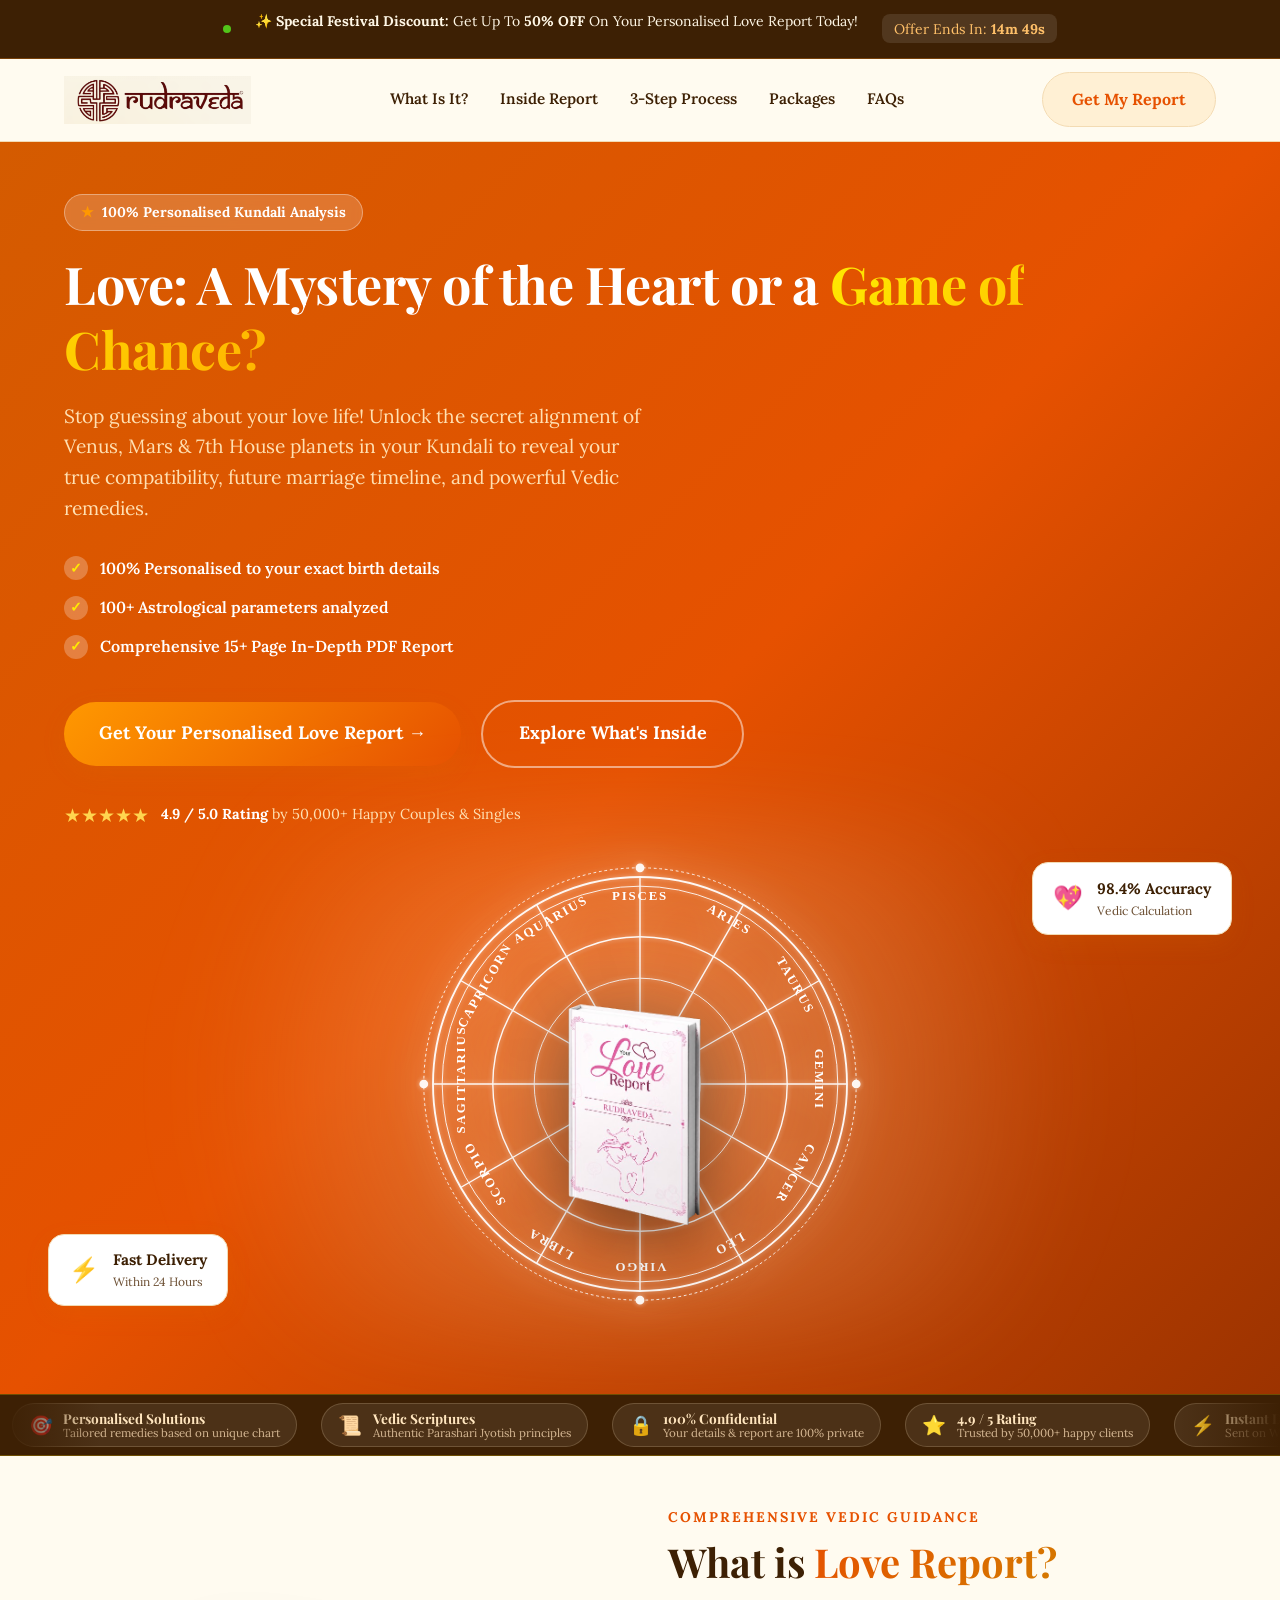
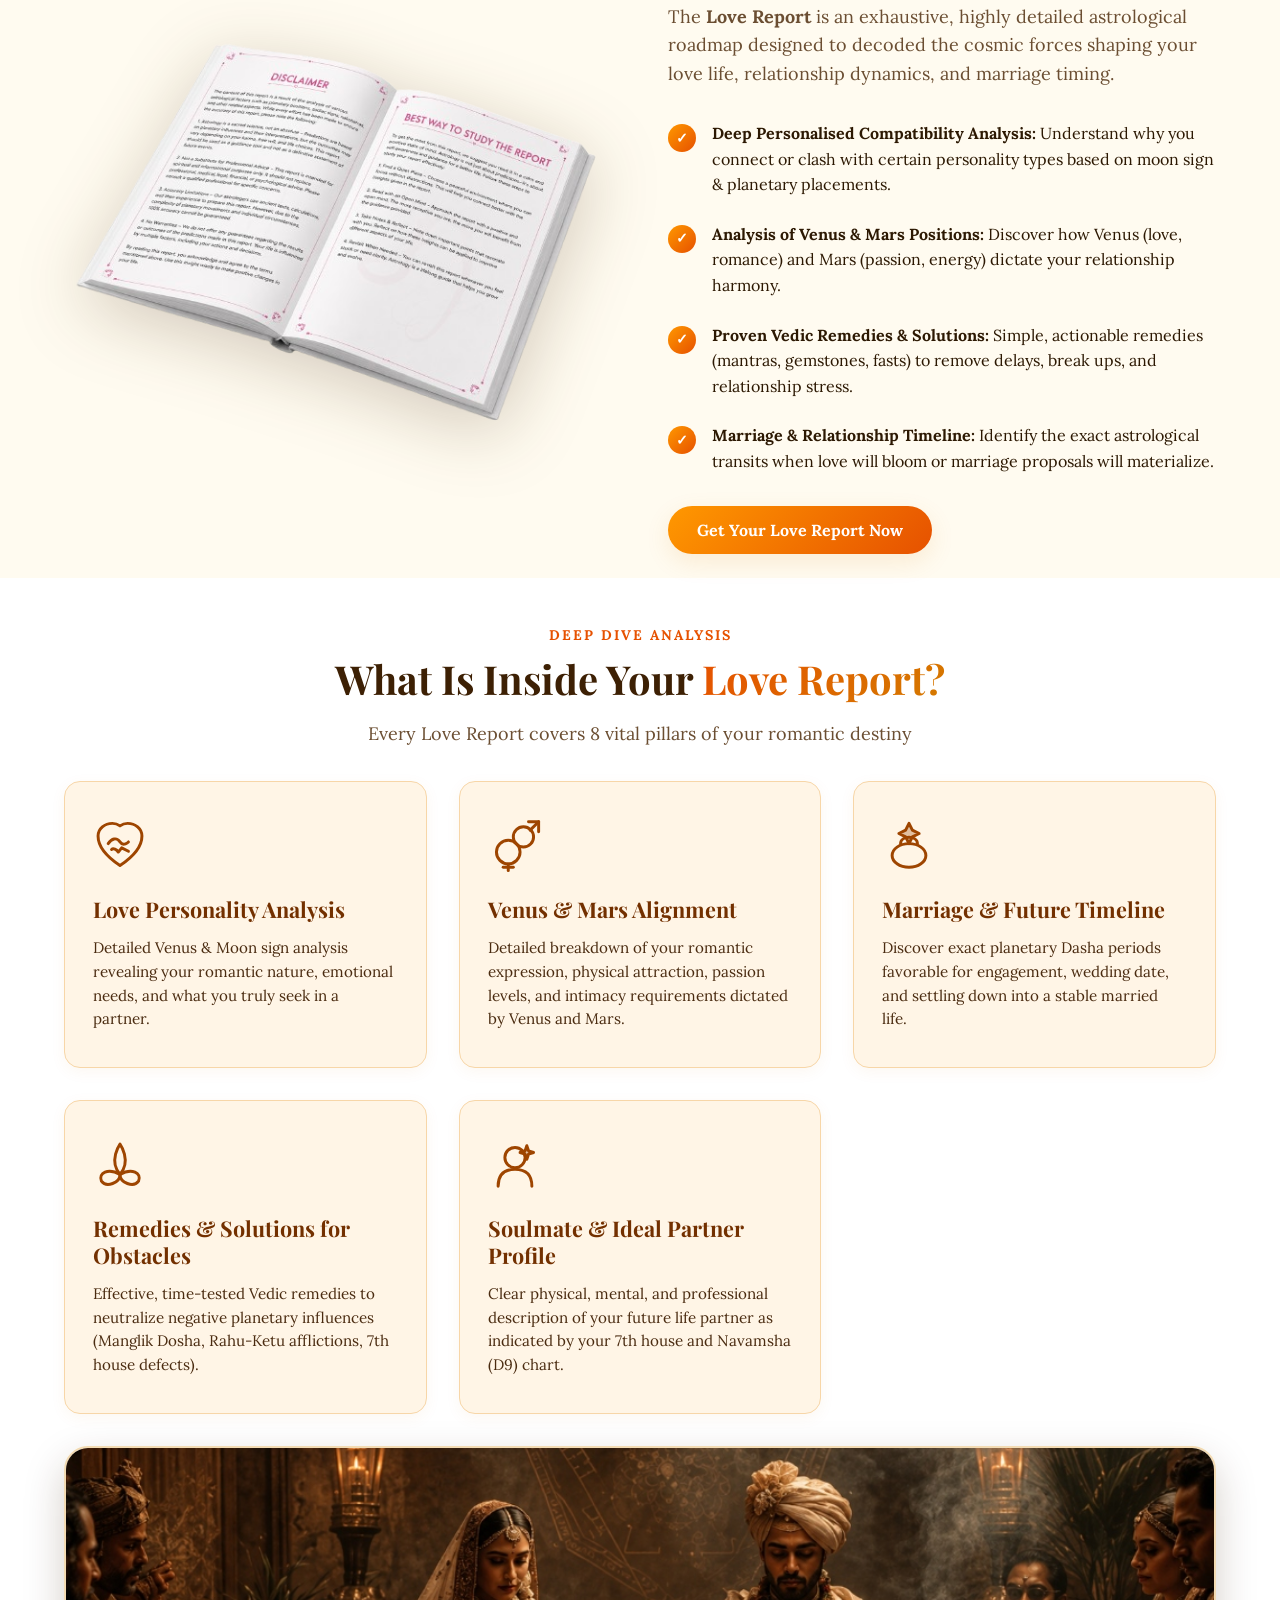
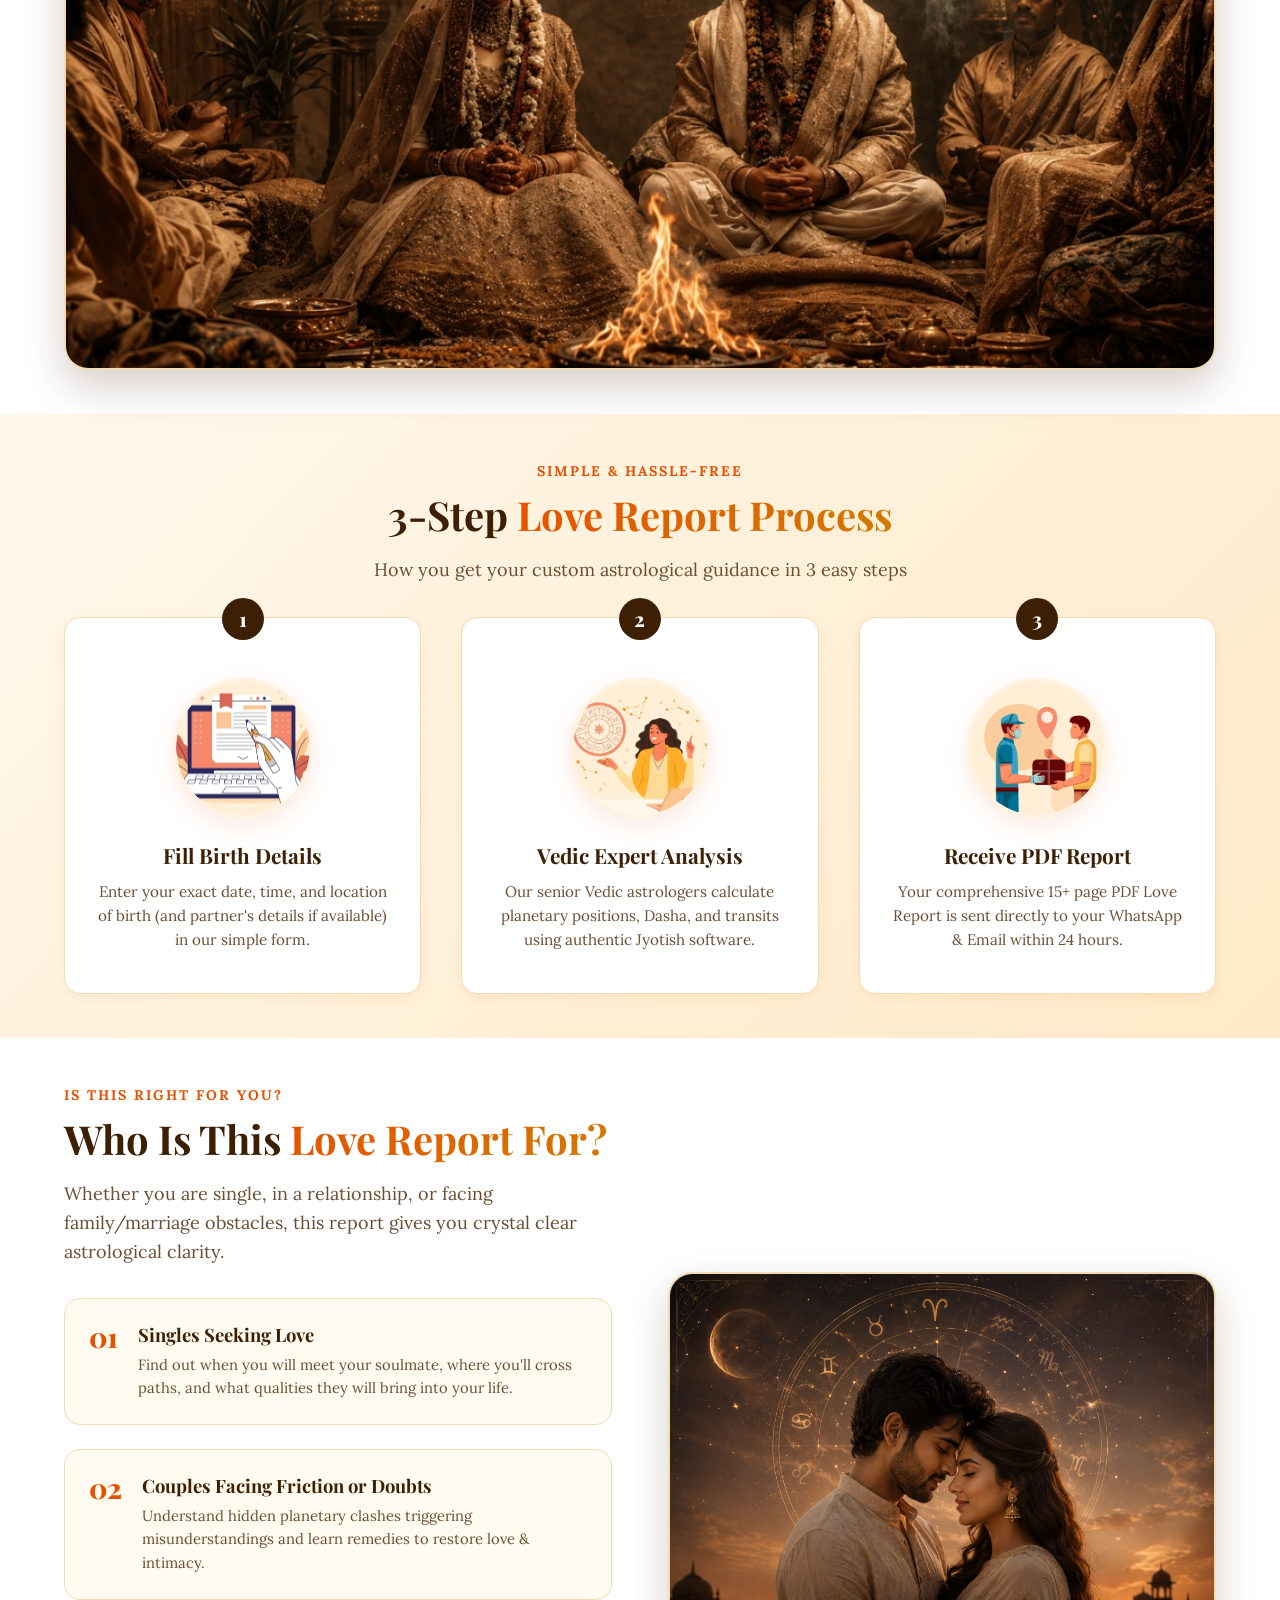
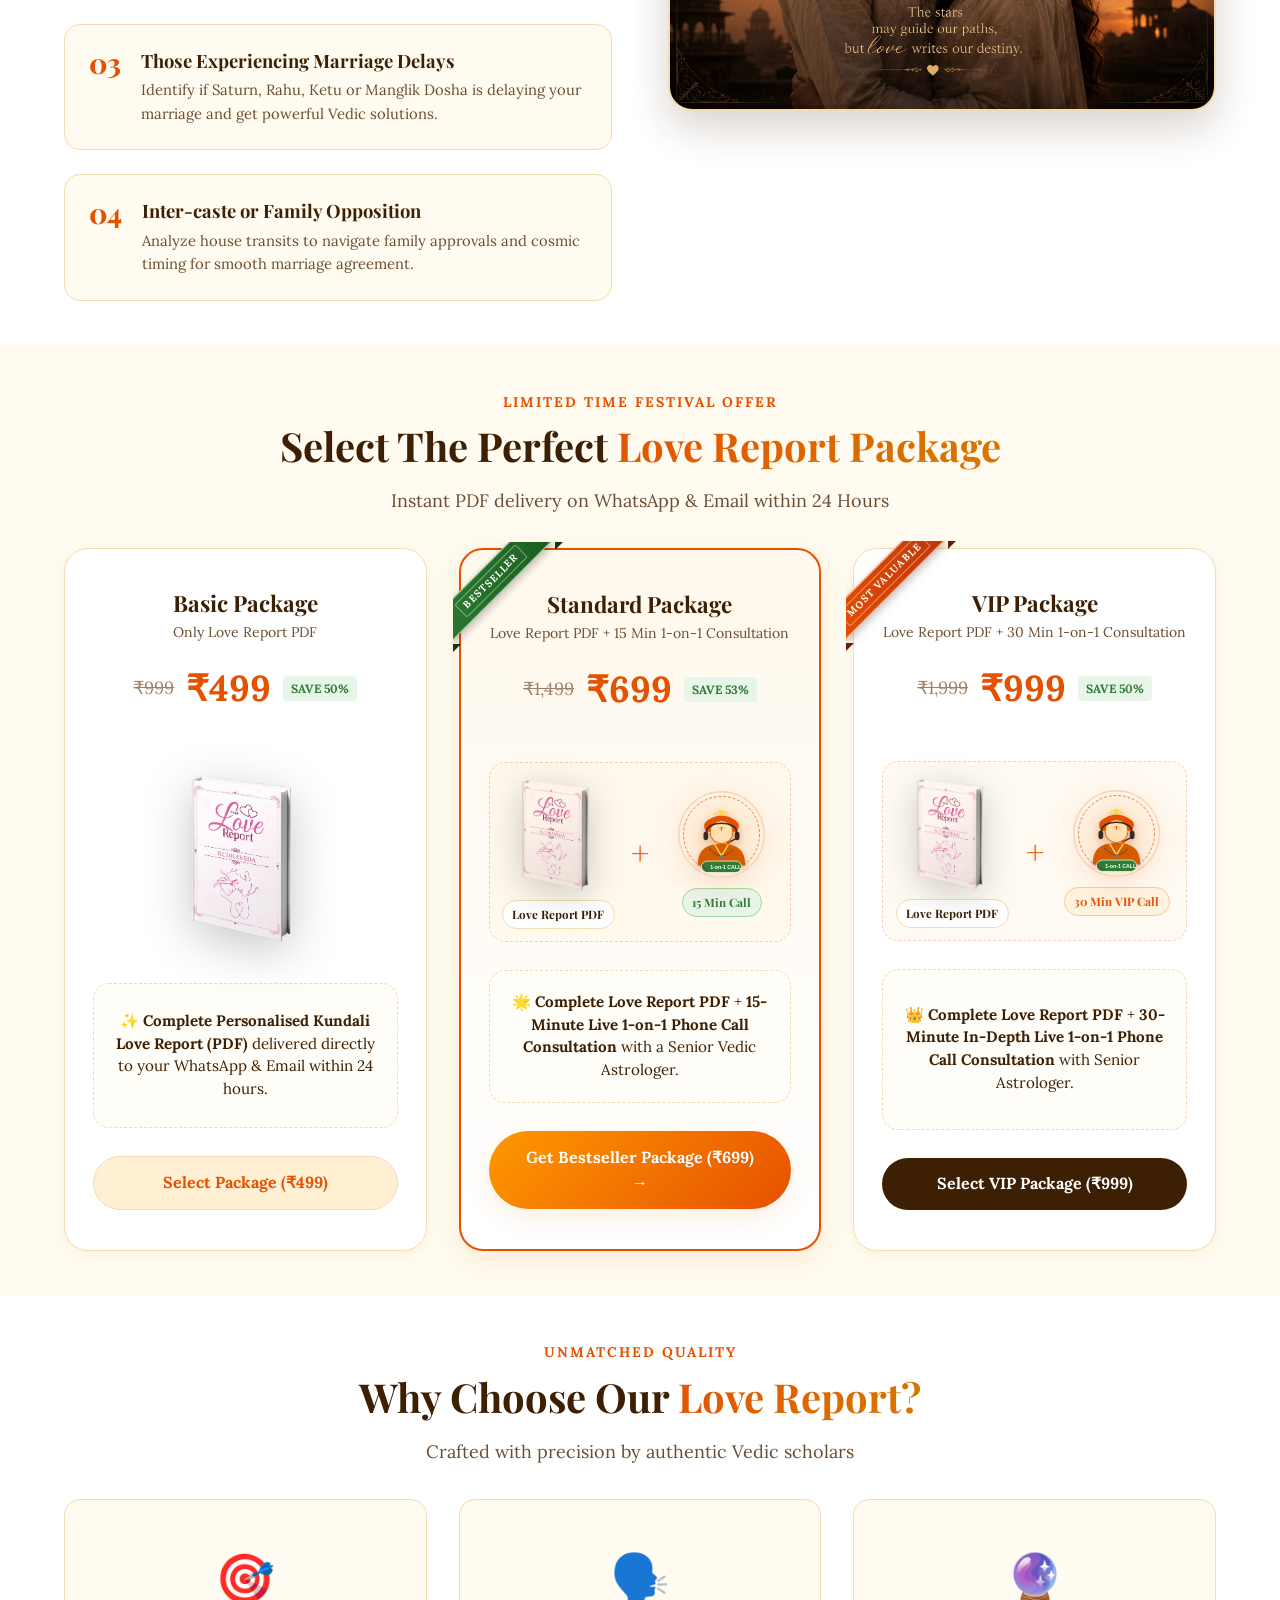
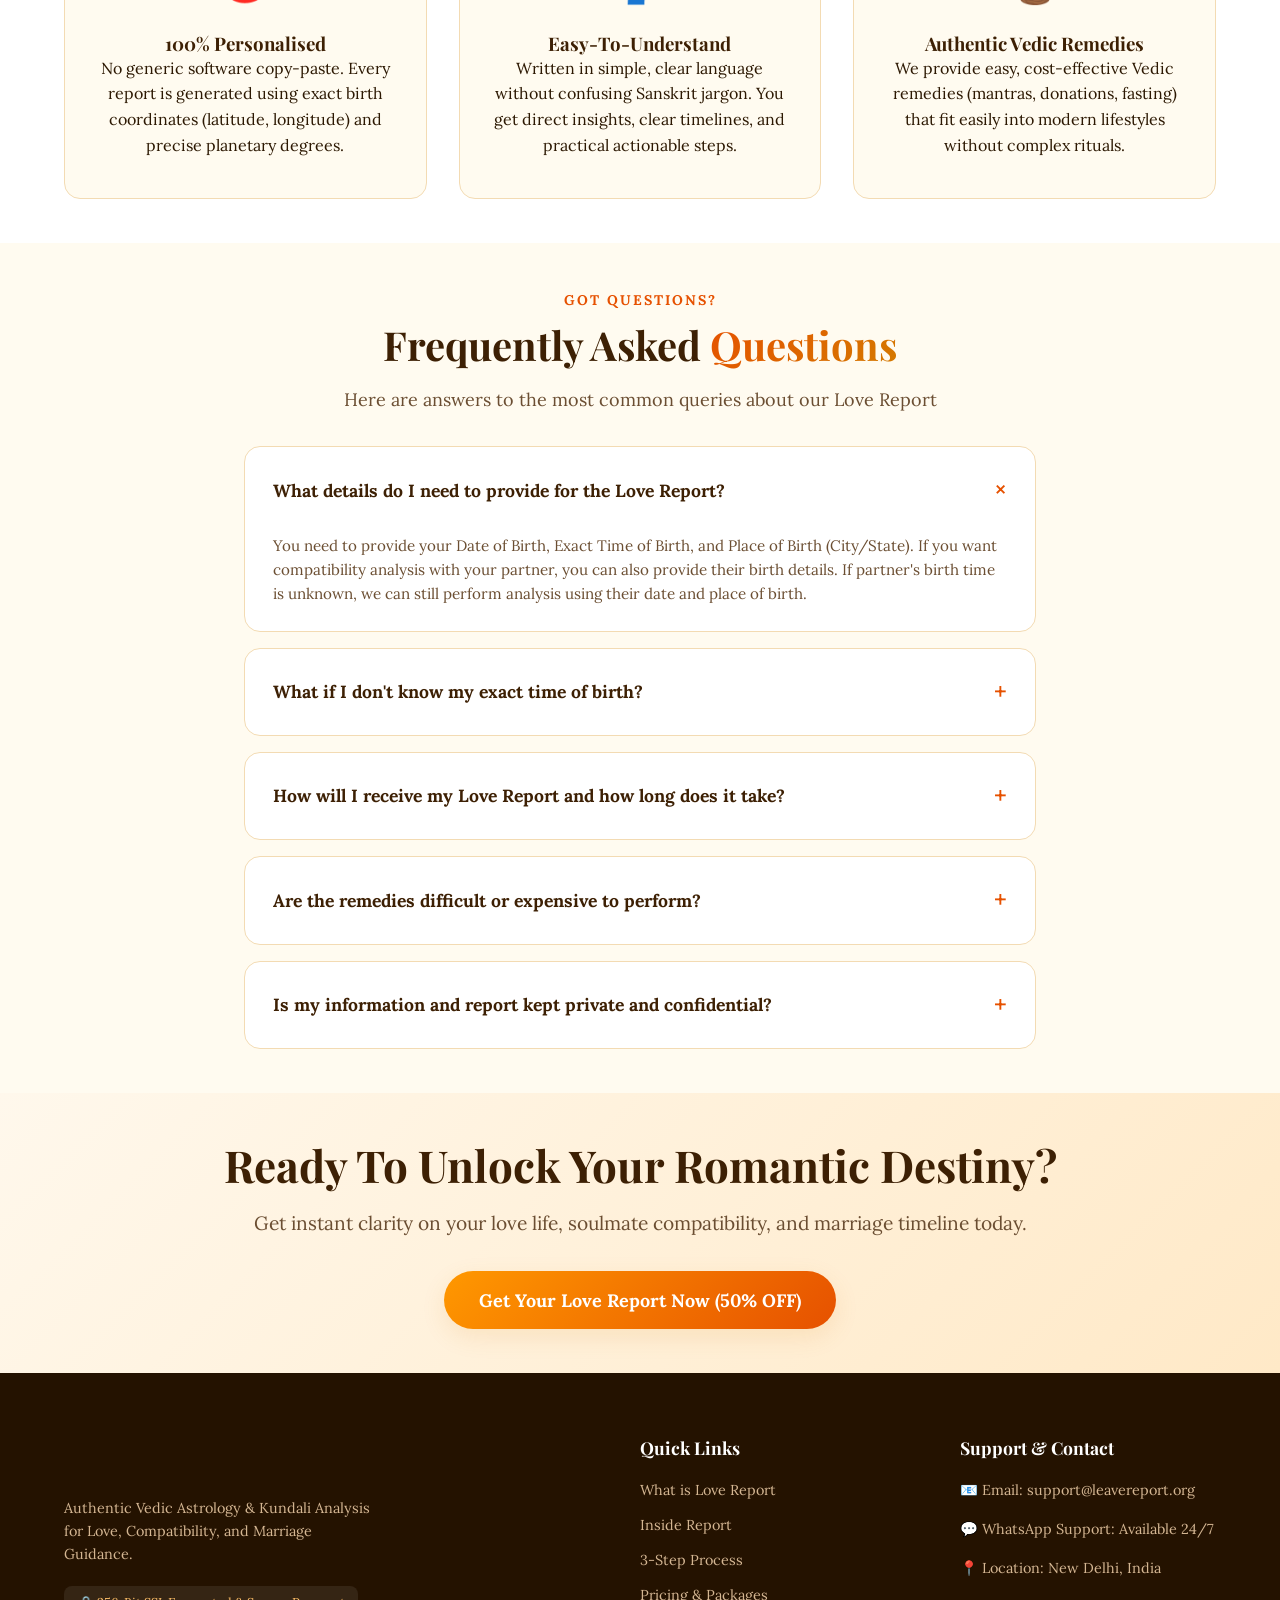
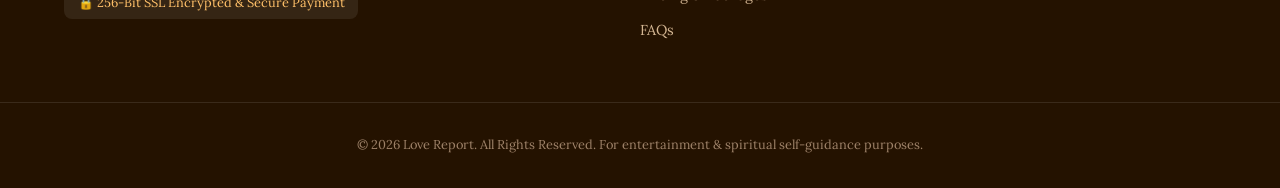
==== commit b79d3597: "added" ====
--- a/index.html
+++ b/index.html
@@ -44,7 +44,7 @@
       </nav>
 
       <div class="header-actions">
-        <a href="#packages" class="btn btn-secondary nav-btn">Get My Report</a>
+        <a href="checkout.html?package=699" class="btn btn-secondary nav-btn">Get My Report</a>
       </div>
     </div>
   </header>
@@ -84,9 +84,9 @@
 
         <!-- Call to Action Buttons -->
         <div class="hero-cta-group">
-          <button class="btn btn-primary btn-glow btn-lg open-order-modal">
+          <a href="checkout.html?package=699" class="btn btn-primary btn-glow btn-lg">
             <span>Get Your Personalised Love Report →</span>
-          </button>
+          </a>
           <a href="#inside" class="btn btn-outline btn-lg">Explore What's Inside</a>
         </div>
 
@@ -486,9 +486,9 @@
             </p>
           </div>
 
-          <button class="btn btn-secondary btn-block open-order-modal" data-package="Basic Package - Only PDF (₹499)">
+          <a href="checkout.html?package=499" class="btn btn-secondary btn-block">
             Select Package (₹499)
-          </button>
+          </a>
         </div>
 
         <!-- Package 2: 699 Bestseller -->
@@ -531,9 +531,9 @@
             </p>
           </div>
 
-          <button class="btn btn-primary btn-glow btn-block open-order-modal" data-package="Standard Package - PDF + 15 Min Call (₹699)">
+          <a href="checkout.html?package=699" class="btn btn-primary btn-glow btn-block">
             Get Bestseller Package (₹699) →
-          </button>
+          </a>
         </div>
 
         <!-- Package 3: 999 Most Valuable -->
@@ -576,9 +576,9 @@
             </p>
           </div>
 
-          <button class="btn btn-dark btn-block open-order-modal" data-package="VIP Package - PDF + 30 Min Call (₹999)">
+          <a href="checkout.html?package=999" class="btn btn-dark btn-block">
             Select VIP Package (₹999)
-          </button>
+          </a>
         </div>
       </div>
     </div>
@@ -737,7 +737,7 @@
       <span class="sticky-price">₹699 <del>₹1,499</del></span>
       <span class="sticky-tag">53% OFF Today</span>
     </div>
-    <button class="btn btn-primary btn-sm open-order-modal">Get Report →</button>
+    <a href="checkout.html?package=699" class="btn btn-primary btn-sm">Get Report →</a>
   </div>
 
   <!-- Interactive Order / Lead Modal -->
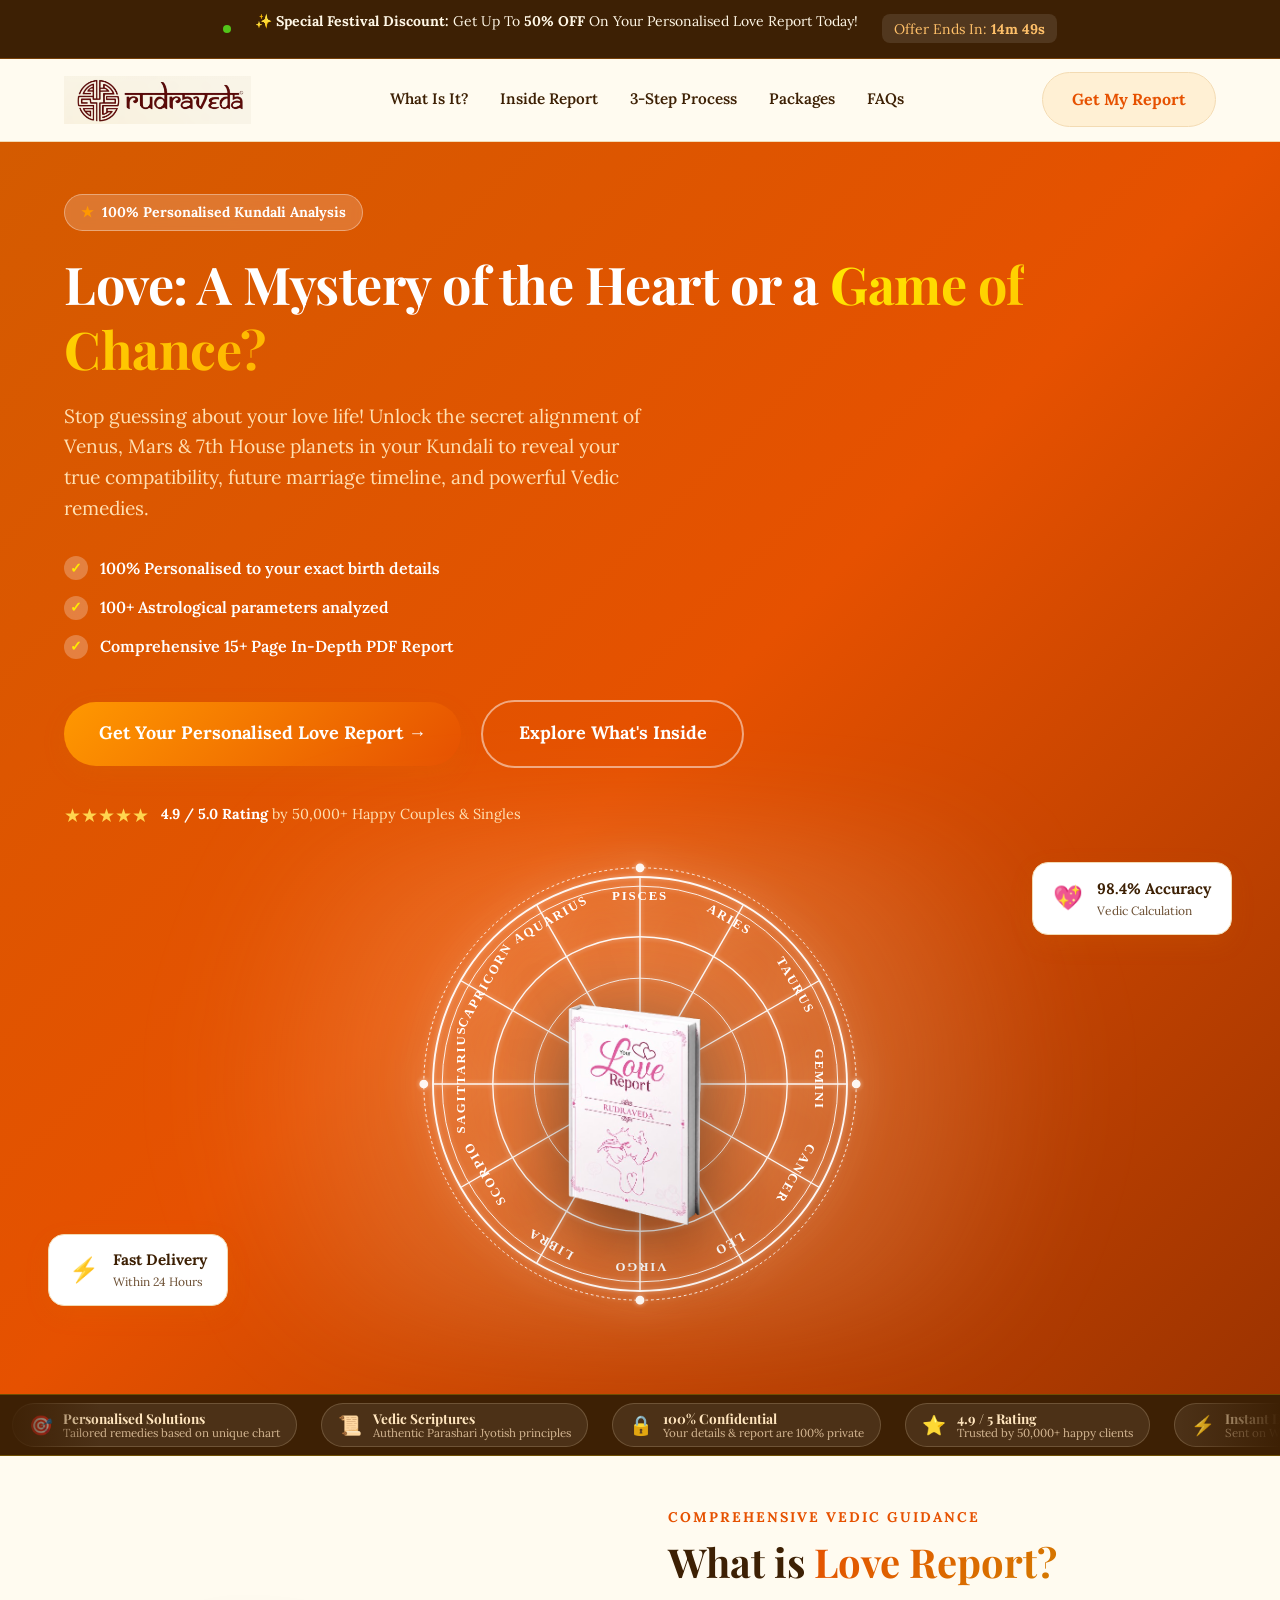
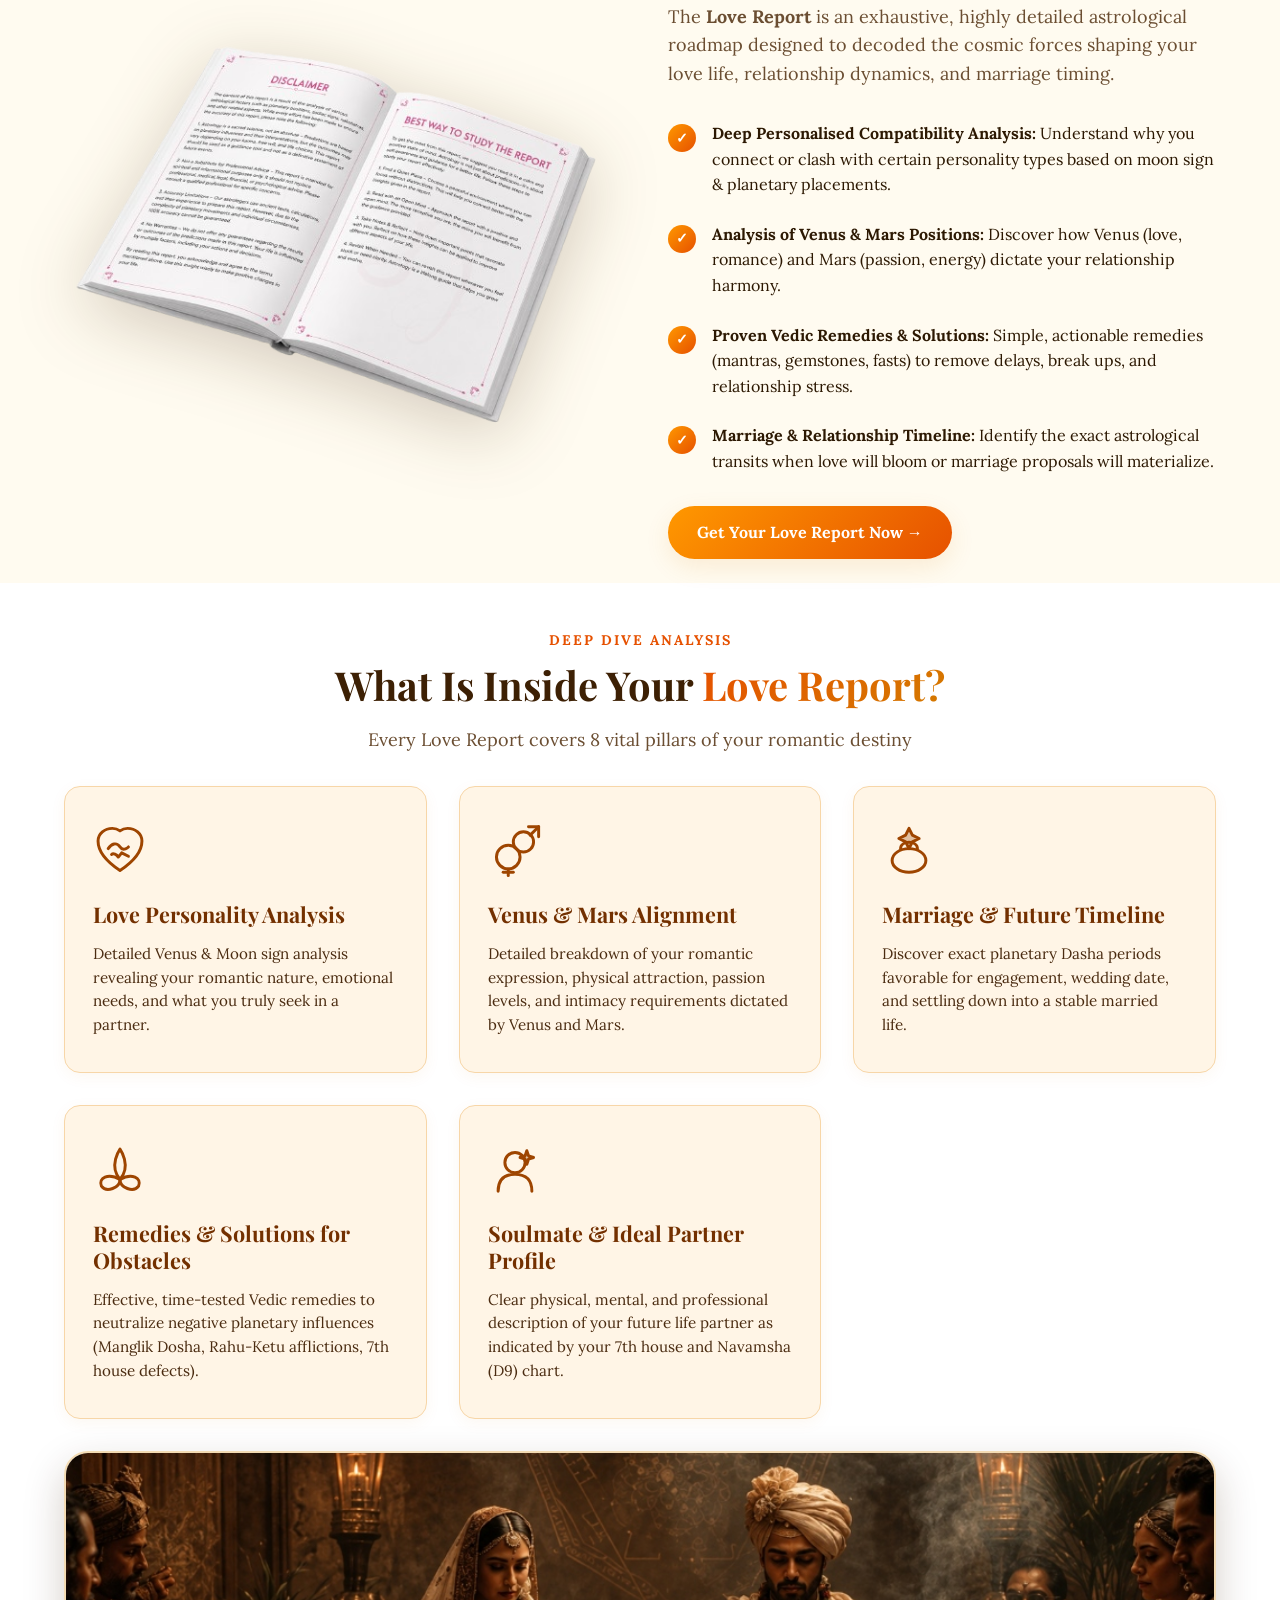
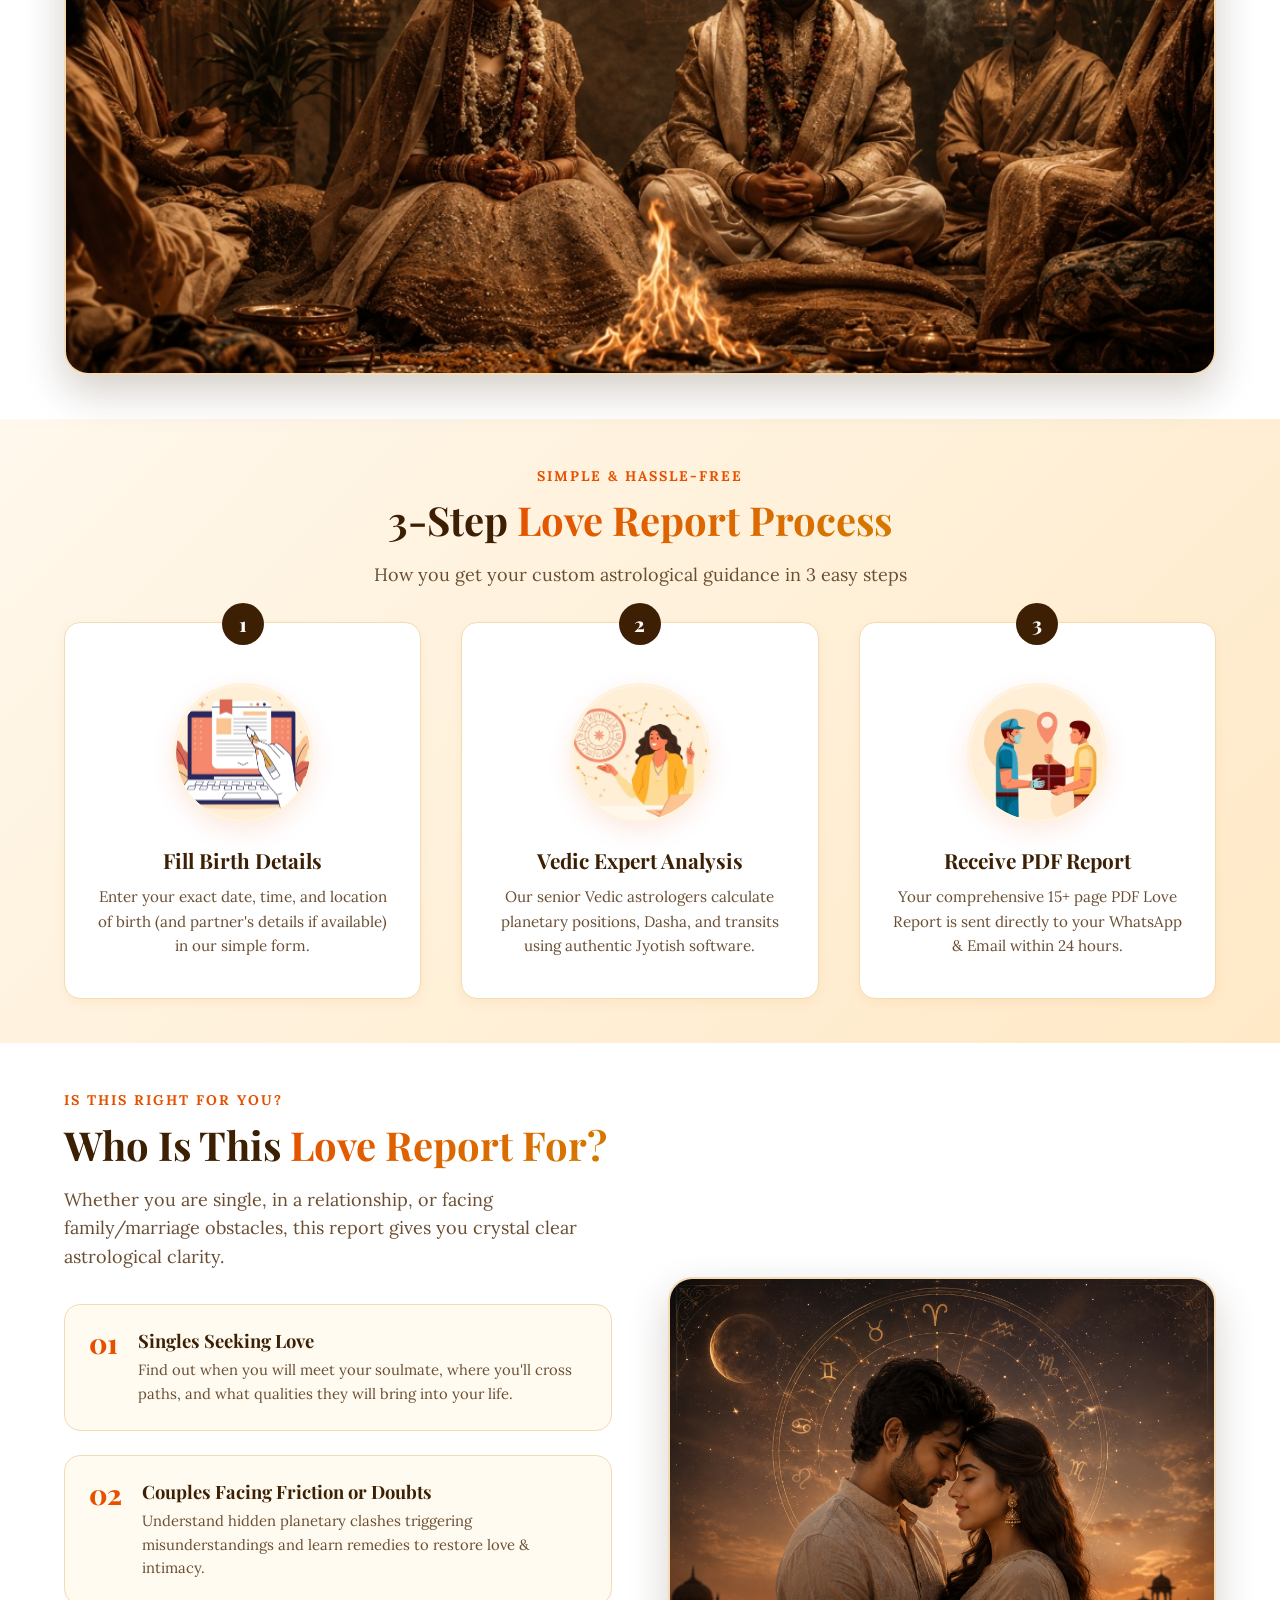
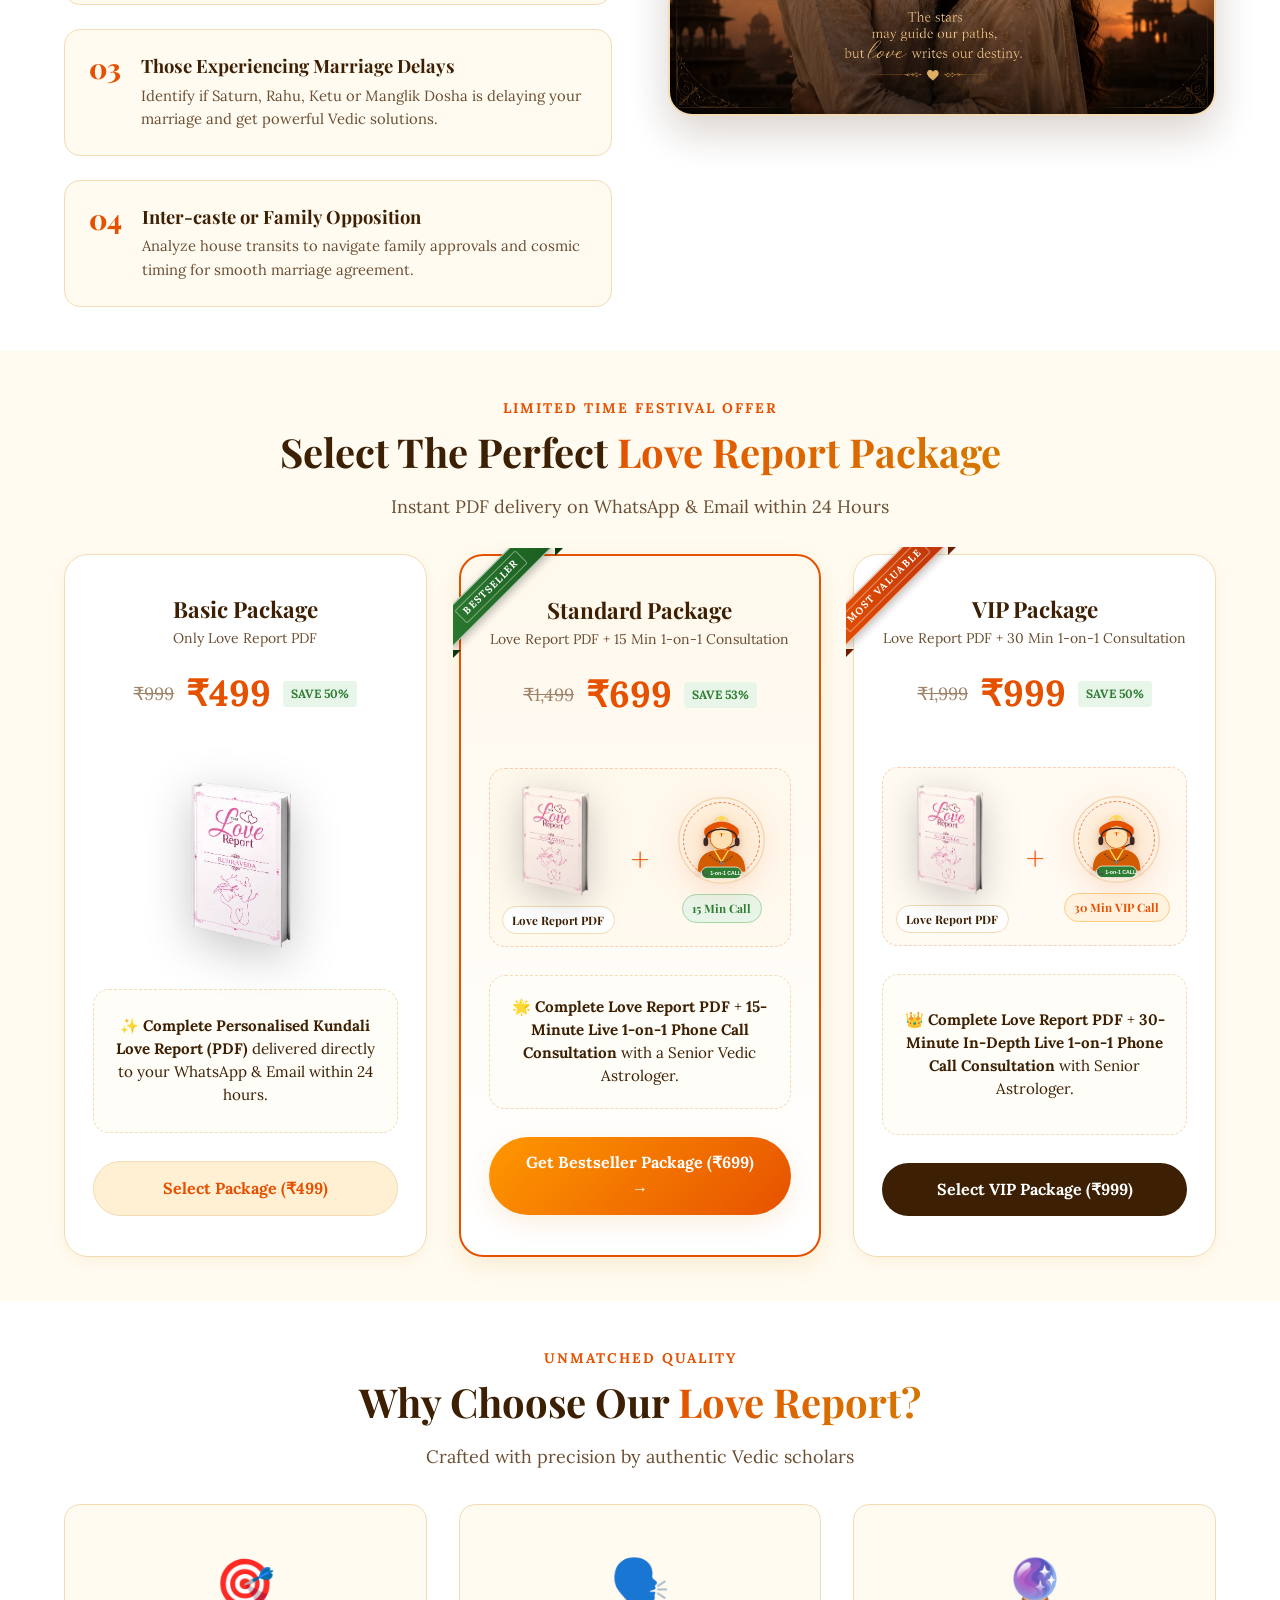
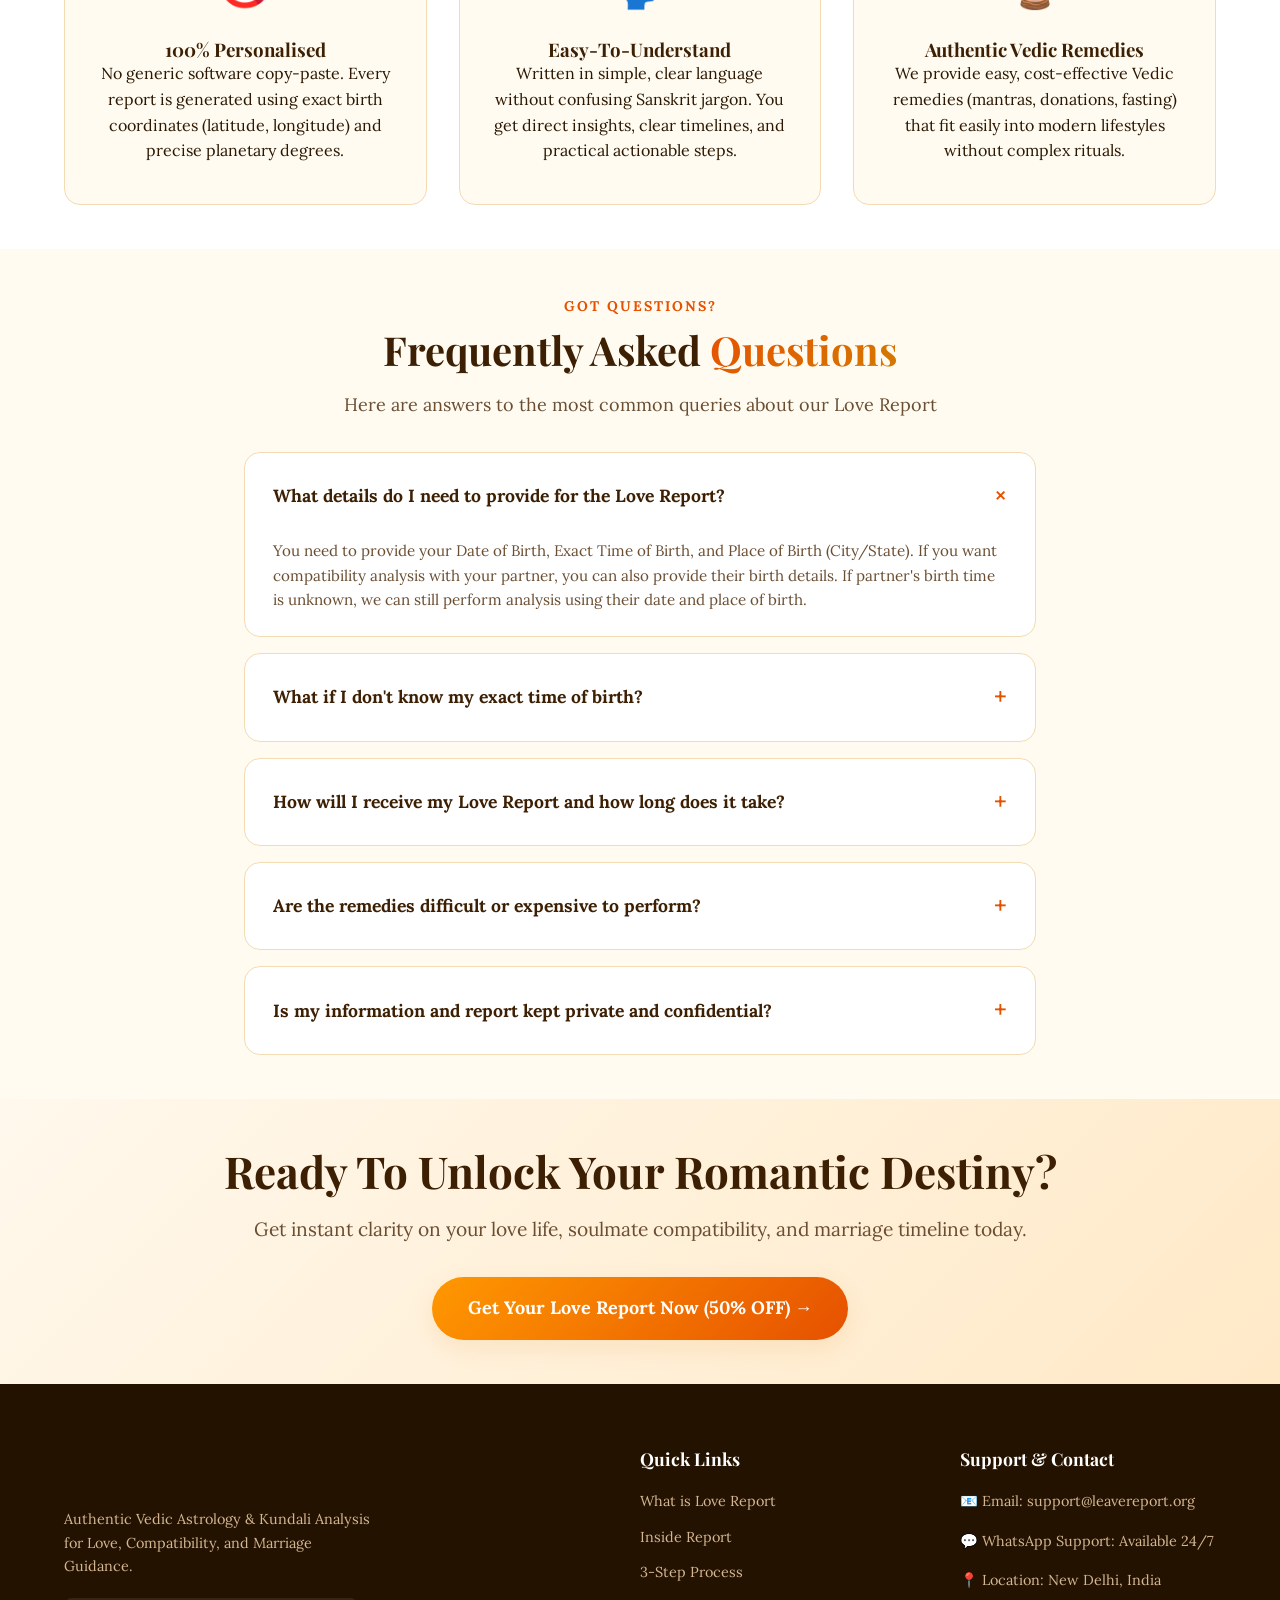
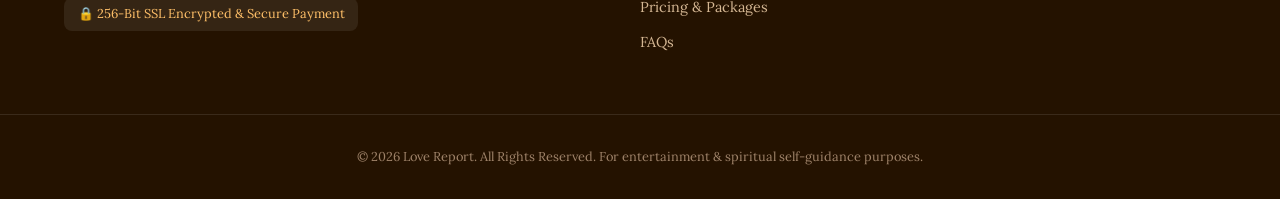
==== commit 4a0b18af: "added" ====
--- a/index.html
+++ b/index.html
@@ -262,7 +262,7 @@
           </ul>
 
           <div class="about-cta">
-            <button class="btn btn-primary open-order-modal">Get Your Love Report Now</button>
+            <a href="checkout.html?package=699" class="btn btn-primary btn-glow">Get Your Love Report Now →</a>
           </div>
         </div>
       </div>
@@ -690,7 +690,7 @@
     <div class="container">
       <h2 class="cta-title">Ready To Unlock Your Romantic Destiny?</h2>
       <p class="cta-sub">Get instant clarity on your love life, soulmate compatibility, and marriage timeline today.</p>
-      <button class="btn btn-primary btn-glow btn-lg open-order-modal">Get Your Love Report Now (50% OFF)</button>
+      <a href="checkout.html?package=699" class="btn btn-primary btn-glow btn-lg">Get Your Love Report Now (50% OFF) →</a>
     </div>
   </section>
 
